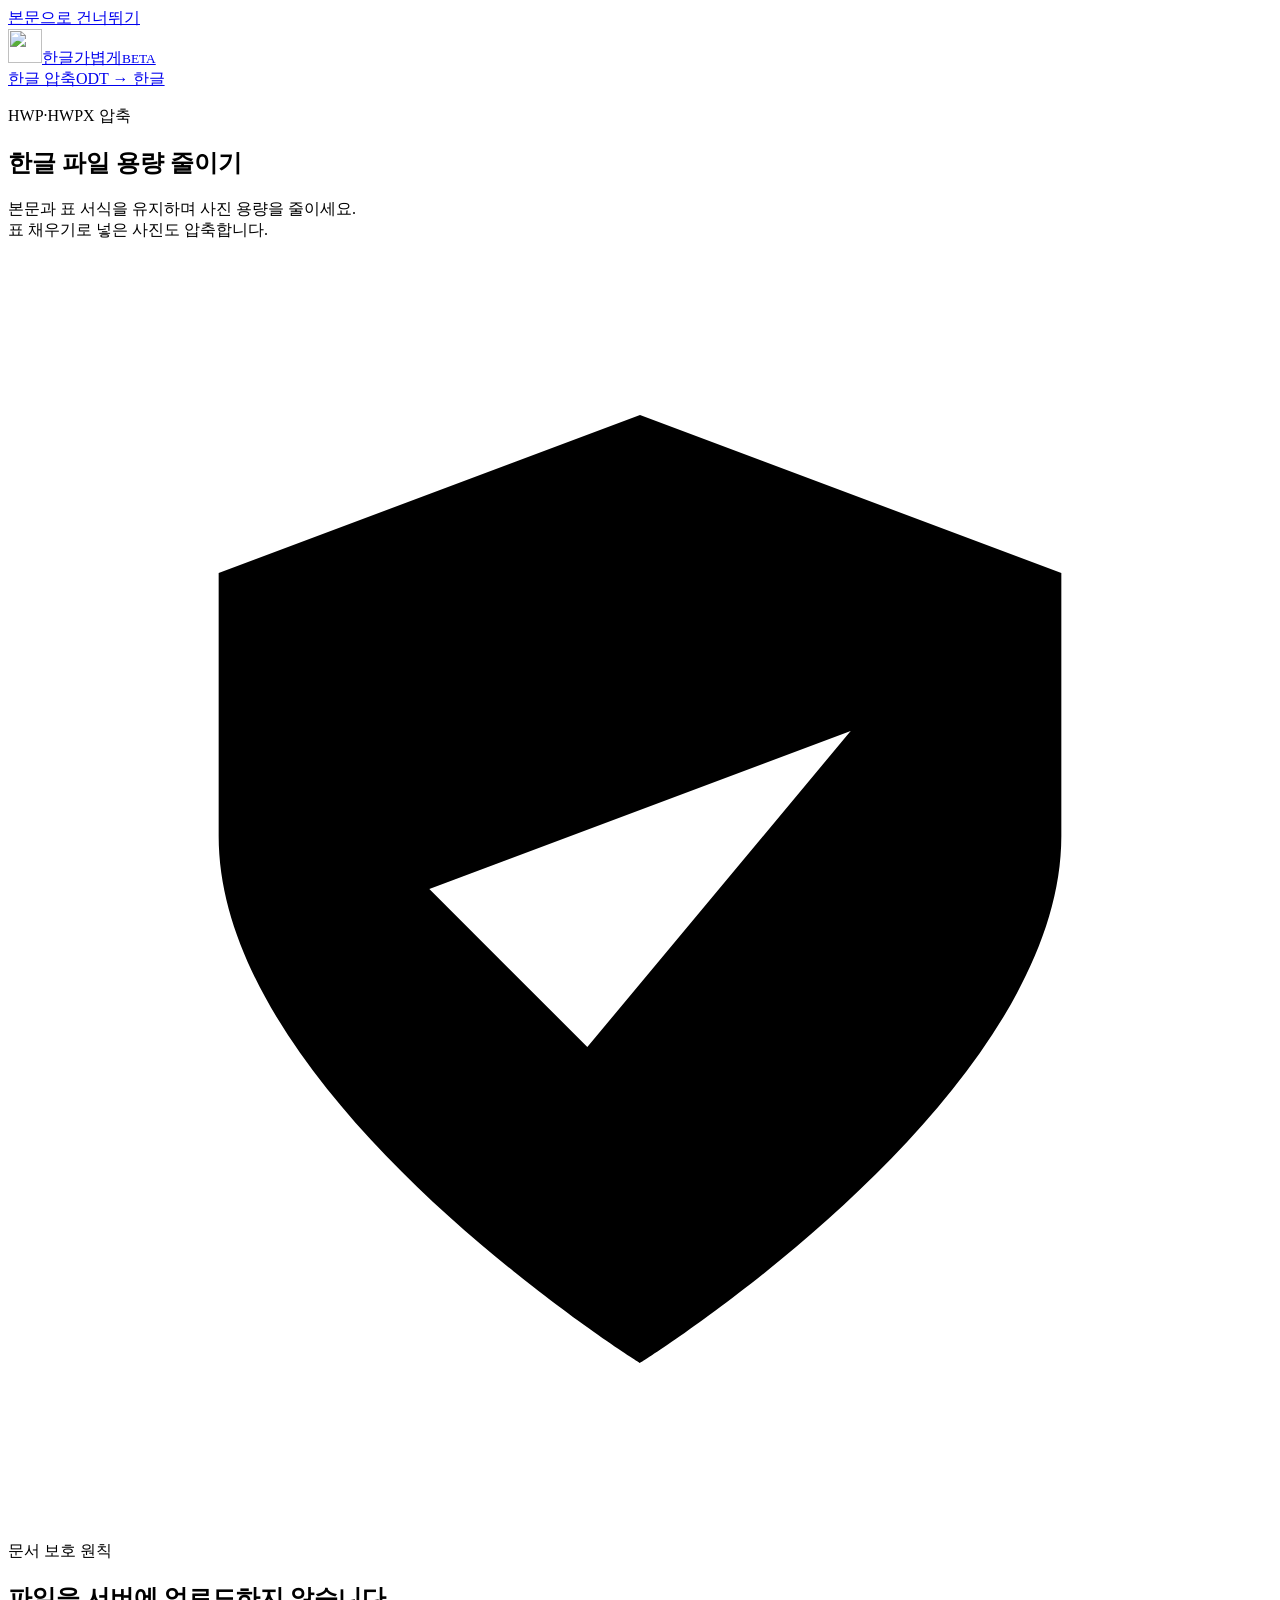
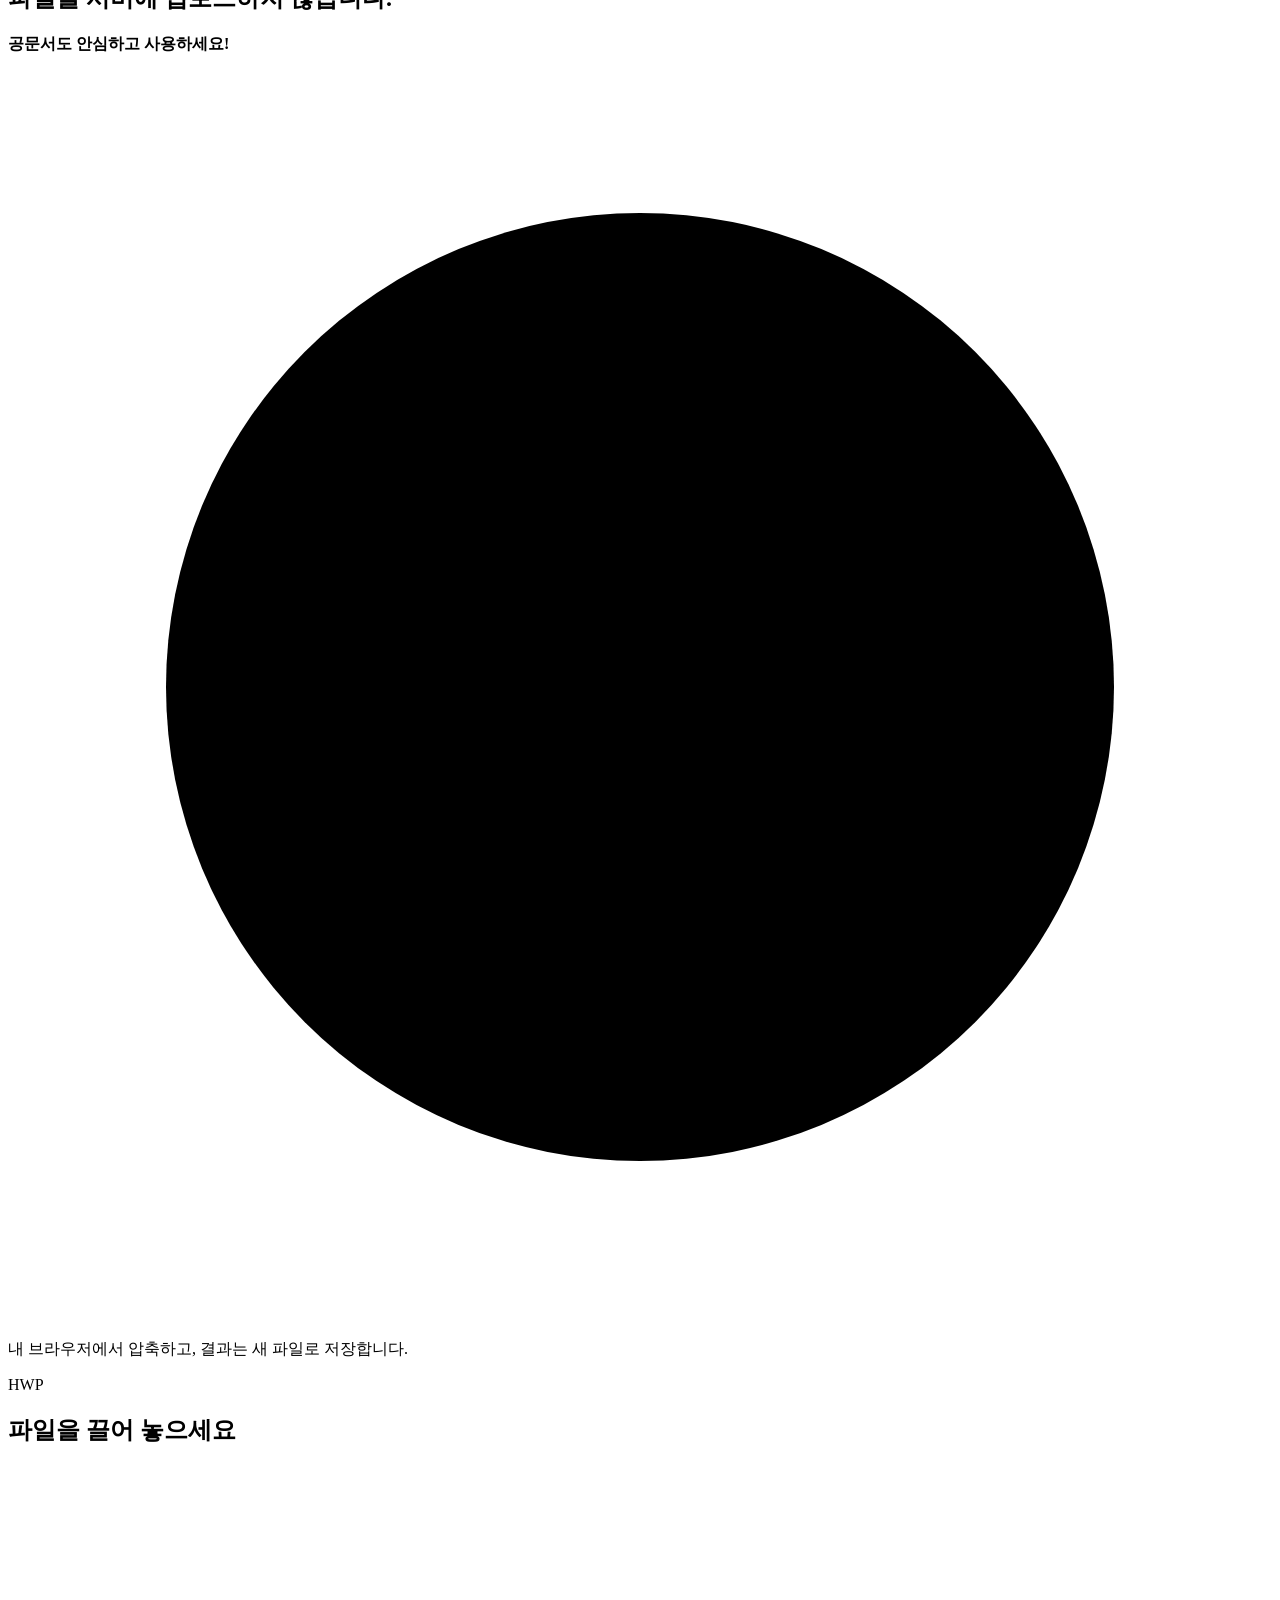
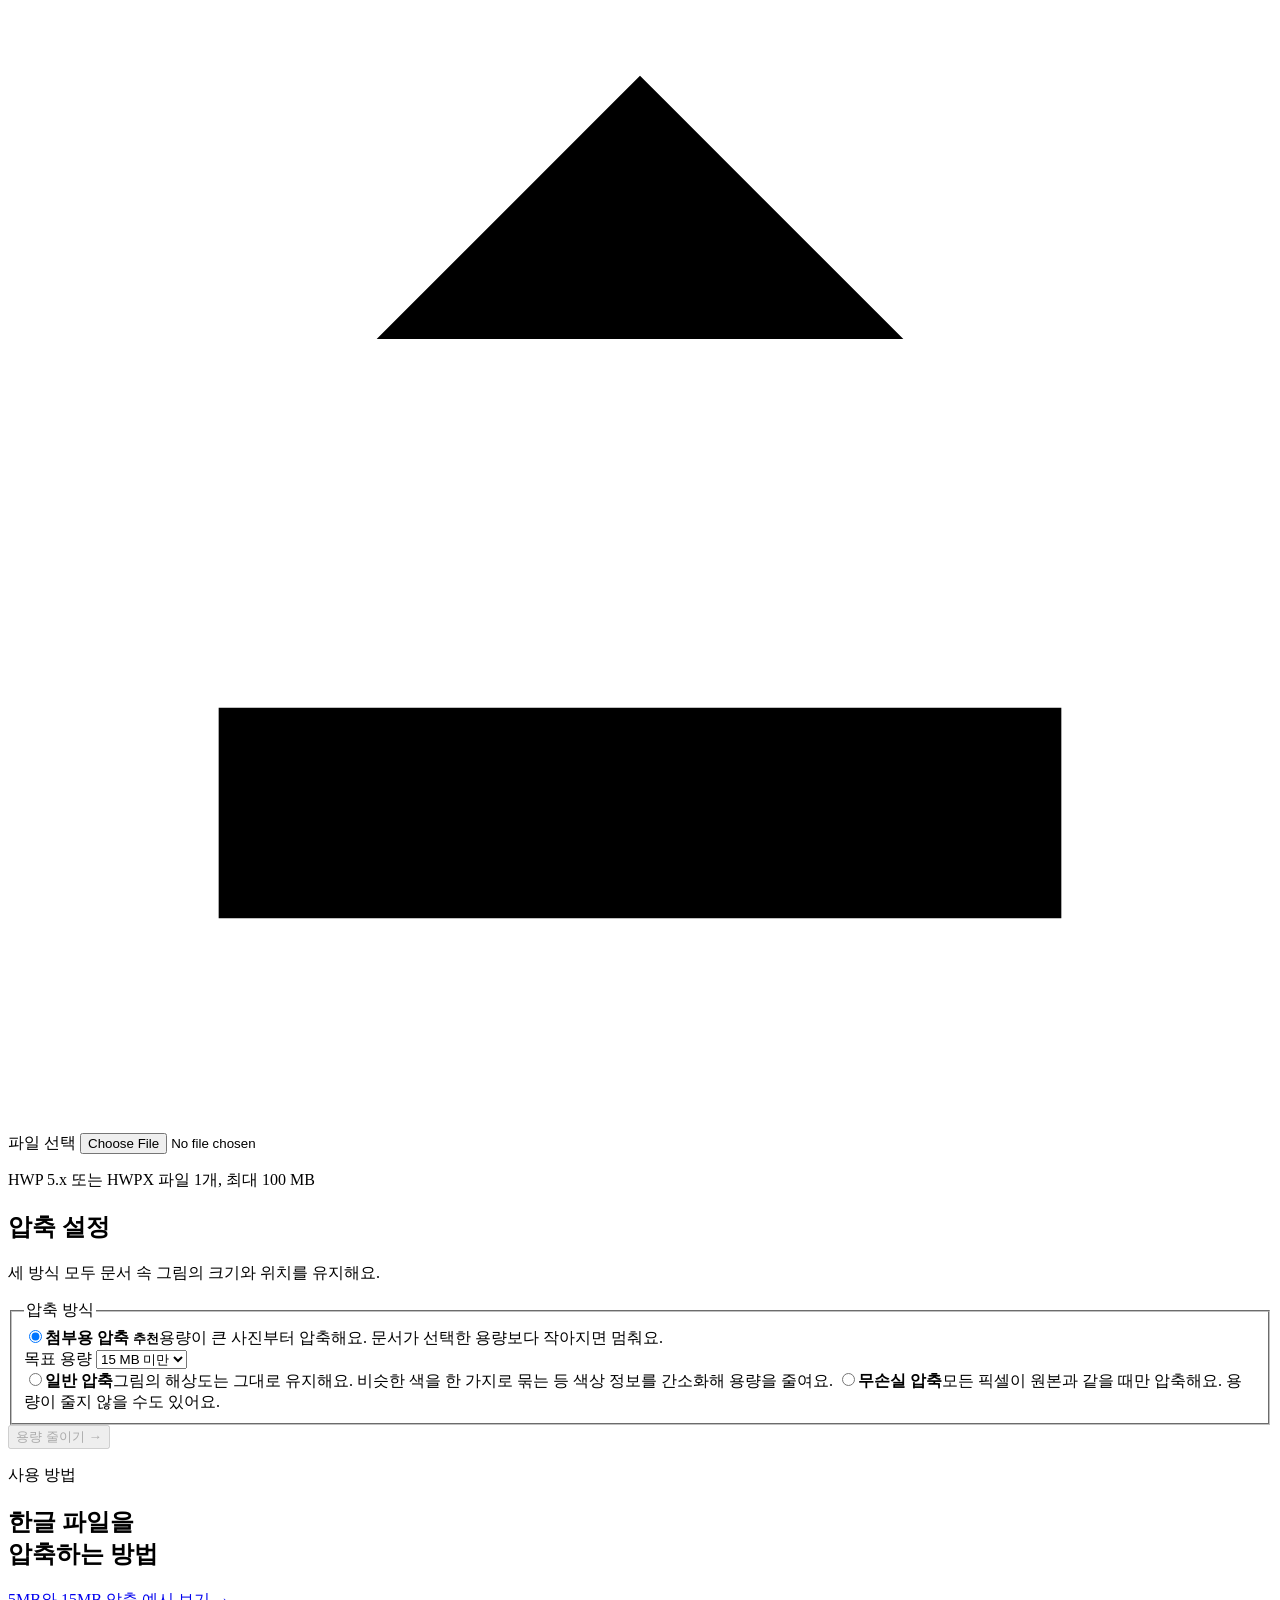
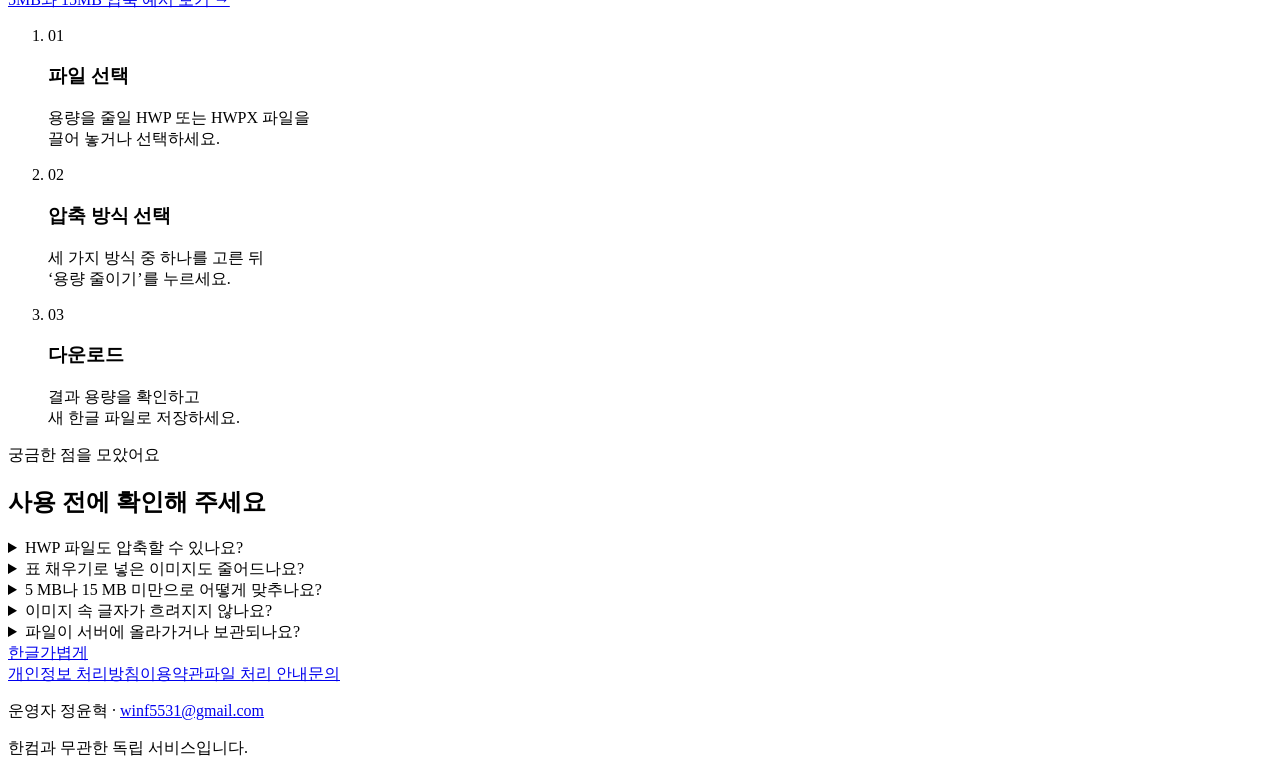
==== index.html @ dcb769be "Publish protected HWPZIP Pages trial" ====
<!doctype html>
<html lang="ko">
<head><meta name="referrer" content="no-referrer">
  <meta charset="utf-8"><meta name="viewport" content="width=device-width,initial-scale=1">
  <title>한글 파일 용량 줄이기 | HWP·HWPX 압축 – 한글가볍게</title>
  <meta name="description" content="한글 파일을 업로드 없이 내 브라우저에서 압축하세요. HWP·HWPX의 본문과 표 서식을 유지하고 표 채우기 사진까지 줄입니다. 첨부 제한에 맞춰 5MB 또는 15MB 미만을 목표로 선택할 수 있습니다.">
  <meta http-equiv="Content-Security-Policy" content="default-src 'self'; script-src 'self' 'wasm-unsafe-eval'; style-src 'self'; img-src 'self' data: blob:; worker-src 'self' blob:; connect-src 'none'; object-src 'none'; base-uri 'none'; form-action 'none'"><meta name="theme-color" content="#2454d6"><meta property="og:title" content="한글가볍게 — 한글 파일 용량 줄이기">
  <meta property="og:description" content="표 안의 이미지까지, 문서는 그대로 더 가볍게. HWP·HWPX 이미지 압축 도구.">
  <link rel="preload" href="/hwpzip-web/assets/fonts/PretendardVariable.woff2" as="font" type="font/woff2" crossorigin><link rel="icon" href="/hwpzip-web/favicon.svg" type="image/svg+xml"><link rel="stylesheet" href="/hwpzip-web/style.css">
  <script src="/hwpzip-web/app.js?v=7b04ca8e1ec2" defer></script>
<link rel="canonical" href="https://hwpzip.com/"><meta property="og:url" content="https://hwpzip.com/">
<script type="application/ld+json">{"@context": "https://schema.org", "@type": "WebSite", "name": "한글가볍게", "alternateName": "HWPZIP", "url": "https://hwpzip.com/"}</script>
<meta name="robots" content="noindex,nofollow"></head>
<body>
  <a class="skip" href="#compress">본문으로 건너뛰기</a>
  <header class="header shell"><a class="brand" href="/hwpzip-web/" aria-label="한글가볍게 홈"><img src="/hwpzip-web/favicon.svg" width="34" height="34" alt=""><span>한글<span class="brand-light">가볍게</span></span><small>BETA</small></a><nav aria-label="문서 도구"><a href="/hwpzip-web/" aria-current="page">한글 압축</a><a href="/hwpzip-web/odt-to-hangul/" >ODT → 한글</a></nav></header>
  <main>
    <section class="hero shell" id="compress" aria-labelledby="headline">
      <p class="eyebrow">HWP·HWPX 압축</p>
      <h1 id="headline">한글 파일 용량 줄이기</h1>
      <p class="intro">본문과 표 서식을 유지하며 사진 용량을 줄이세요.<br class="mobile"> 표 채우기로 넣은 사진도 압축합니다.</p>
      <div id="connection" class="notice" hidden role="status"></div>
      <section class="document-privacy" aria-labelledby="privacy-title">
        <div class="privacy-heading">
          <span class="privacy-shield" aria-hidden="true"><svg viewBox="0 0 24 24"><path d="m12 3 8 3v5c0 5-8 10-8 10S4 16 4 11V6l8-3Zm-4 9 3 3 5-6"/></svg></span>
          <div><p class="privacy-kicker">문서 보호 원칙</p><h2 id="privacy-title">파일을 서버에 업로드하지 않습니다.</h2></div>
          <div class="privacy-assurance"><strong>공문서도 안심하고 사용하세요!</strong><a class="privacy-details" href="/hwpzip-web/file-handling.html" title="파일 처리 방식 자세히" aria-label="파일 처리 방식 자세히"><svg viewBox="0 0 24 24" aria-hidden="true"><circle cx="12" cy="12" r="9"/><path d="M12 11v6"/><circle class="info-dot" cx="12" cy="7.5" r=".8"/></svg></a></div>
        </div>
        <p class="privacy-caption" id="upload-privacy">내 브라우저에서 압축하고, 결과는 새 파일로 저장합니다.</p>
      </section>
      <div class="workspace">
        <section class="upload-pane" aria-label="파일 압축">
          <div id="dropzone" class="dropzone">
            <div class="file-art" aria-hidden="true"><span class="document-mark"><span>HWP</span></span></div>
            <h2>파일을 끌어 놓으세요</h2>
            
            <label class="button choose" for="file-input"><svg viewBox="0 0 24 24" aria-hidden="true"><path d="M12 16V4m-5 5 5-5 5 5M4 16v4h16v-4"/></svg>파일 선택</label>
            <input id="file-input" class="visually-hidden" type="file" accept=".hwp,.hwpx" aria-describedby="format-note upload-privacy">
            <p id="format-note" class="format-note">HWP 5.x 또는 HWPX 파일 1개, 최대 100 MB</p>
          </div>
          <div id="selected" class="selected" hidden><span class="file-badge">한</span><div class="file-detail"><strong id="filename"></strong><span id="filesize"></span></div><button id="remove" class="icon-button" aria-label="선택한 파일 제거">×</button></div>
          <div id="progress" class="progress-area" hidden role="status" aria-live="polite"><div class="progress-heading"><span id="stage-title">내 기기에서 처리 중</span><span id="stage-value"></span></div><div id="progress-track" class="progress-track"><div id="progress-bar"></div></div><p id="stage-detail"></p><button id="cancel" class="text-button">작업 취소</button></div>
          <div id="result" class="result" hidden aria-live="polite"><div class="complete-check" aria-hidden="true">✓</div><h2 id="result-title">파일이 더 가벼워졌어요</h2><div class="size-comparison"><span id="before-size"></span><span class="arrow">→</span><strong id="after-size"></strong></div><p id="savings"></p><p id="target-result" class="target-result"></p>
            <div id="retry-offer" hidden><p>더 줄이면 이미지 속 작은 글씨가 흐려질 수 있어요.</p><button id="retry" class="button" type="button"></button></div>
            <p id="retry-status" hidden role="status"></p>
            <button id="download" class="button">압축 파일 다운로드 <span aria-hidden="true">↓</span></button><a id="first-download" class="text-button" hidden></a><p id="processing-time" class="result-note"></p><p id="result-note" class="result-note"></p><button id="another" class="text-button">다른 파일 압축하기</button></div>
          <p id="error" class="error" hidden role="alert"></p>
        </section>
        <aside class="options" aria-label="압축 설정">
          <div class="options-heading"><h2>압축 설정</h2></div>
          <p id="layout-note" class="layout-note">세 방식 모두 문서 속 그림의 크기와 위치를 유지해요.</p>
          <fieldset id="profile-options" aria-describedby="layout-note"><legend class="visually-hidden">압축 방식</legend>
            <label class="option"><input type="radio" name="mode" value="attachment" checked><span class="option-copy"><strong>첨부용 압축 <small>추천</small></strong><span>용량이 큰 사진부터 압축해요. 문서가 선택한 용량보다 작아지면 멈춰요.</span></span></label>
            <div id="target-control" class="target-control">
              <label for="target">목표 용량</label>
              <select id="target"><option value="5">5 MB 미만</option><option value="10">10 MB 미만</option><option value="15" selected>15 MB 미만</option><option value="20">20 MB 미만</option></select>
            </div>
            <label class="option"><input type="radio" name="mode" value="general"><span class="option-copy"><strong>일반 압축</strong><span>그림의 해상도는 그대로 유지해요. 비슷한 색을 한 가지로 묶는 등 색상 정보를 간소화해 용량을 줄여요.</span></span></label>
            <label class="option"><input type="radio" name="mode" value="lossless"><span class="option-copy"><strong>무손실 압축</strong><span>모든 픽셀이 원본과 같을 때만 압축해요. 용량이 줄지 않을 수도 있어요.</span></span></label>
          </fieldset>
          <button id="compress-button" class="button compress-button" disabled>용량 줄이기 <span aria-hidden="true">→</span></button>
        </aside>
      </div>
    </section>
    <section id="how" class="how shell" aria-labelledby="how-title"><div><p class="section-kicker">사용 방법</p><h2 id="how-title">한글 파일을<br>압축하는 방법</h2><p><a class="guide-link" href="/hwpzip-web/guides/hwp-file-size/">5MB와 15MB 압축 예시 보기 →</a></p></div><ol><li><span>01</span><h3>파일 선택</h3><p>용량을 줄일 HWP 또는 HWPX 파일을<br>끌어 놓거나 선택하세요.</p></li><li><span>02</span><h3>압축 방식 선택</h3><p>세 가지 방식 중 하나를 고른 뒤<br>‘용량 줄이기’를 누르세요.</p></li><li><span>03</span><h3>다운로드</h3><p>결과 용량을 확인하고<br>새 한글 파일로 저장하세요.</p></li></ol></section>
    <section id="faq" class="faq shell" aria-labelledby="faq-title"><div><p class="section-kicker">궁금한 점을 모았어요</p><h2 id="faq-title">사용 전에 확인해 주세요</h2></div><div class="questions"><details><summary>HWP 파일도 압축할 수 있나요?</summary><p>네. HWP 5.x 파일을 직접 압축하고 HWP로 저장합니다. HWPX로 변환하지 않으며 본문과 표, 글자 서식과 배치를 보존합니다. 내장 이미지의 저장 데이터와 필요한 이미지 형식 정보만 바꿉니다. HWP 97 문서, 암호 또는 DRM으로 보호한 문서, 배포용 문서와 전자서명 문서는 지원하지 않습니다. 중요한 문서는 저장 후 확인해 주세요.</p></details><details><summary>표 채우기로 넣은 이미지도 줄어드나요?</summary><p>네. 본문 그림뿐 아니라 표나 셀, 도형의 배경으로 넣은 이미지도 함께 검사하고 최적화합니다. 지원하지 않는 이미지 형식은 원래 상태로 보존합니다. 암호화되거나 전자서명된 문서는 처리하지 않습니다.</p></details><details><summary>5 MB나 15 MB 미만으로 어떻게 맞추나요?</summary><p>큰 사진부터 화질과 해상도를 단계별로 조정하고, 저장할 파일이 목표보다 작아지면 멈춥니다. 5 MB 미만은 5,000,000바이트보다 작은 파일을 뜻합니다. 줄일 수 있는 사진이 부족하면 결과 화면에 실제 용량과 목표 달성 여부를 표시해요. 결과 화면에서 부분 압축본을 받거나, 그림 화질을 더 낮춰 다시 시도할 수 있어요.</p></details><details><summary>이미지 속 글자가 흐려지지 않나요?</summary><p>문서의 본문 글자와 표 서식은 유지합니다. 큰 활동 사진은 해상도가 줄어들 수 있습니다. 흰 배경의 비율과 색상 변화로 사진을 구분합니다. 글자가 많은 스캔본이나 도표로 판단하면 해상도를 낮추지 않습니다. 사진으로 분류된 이미지 속 글자는 흐려질 수 있습니다. 중요한 문서는 다운로드 후 작은 글자를 확대해 확인해 주세요. 픽셀 변화가 없어야 한다면 ‘무손실 압축’를 선택하세요.</p></details><details><summary>파일이 서버에 올라가거나 보관되나요?</summary><p>아니요. 문서와 이미지는 이 브라우저 안에서 압축하며 서버로 전송하지 않습니다. 결과는 이 탭을 닫거나 새로고침하기 전에 저장해 주세요. 작업 중 탭을 닫으면 압축도 중단됩니다. 내 기기에 저장한 원본과 결과 파일은 그대로 남습니다.</p></details></div></section>
  </main>
  <footer class="footer shell">
    <div class="footer-top"><a class="footer-brand" href="/hwpzip-web/">한글가볍게</a><nav class="footer-links" aria-label="운영 안내"><a class="privacy-policy-link" href="/hwpzip-web/privacy.html">개인정보 처리방침</a><a href="/hwpzip-web/terms.html">이용약관</a><a href="/hwpzip-web/file-handling.html">파일 처리 안내</a><a href="/hwpzip-web/contact.html">문의</a></nav></div>
    <div class="footer-bottom"><p>운영자 정윤혁 <span aria-hidden="true">·</span> <a href="mailto:winf5531@gmail.com">winf5531@gmail.com</a></p><p>한컴과 무관한 독립 서비스입니다.</p></div>
  </footer>
</body>
</html>
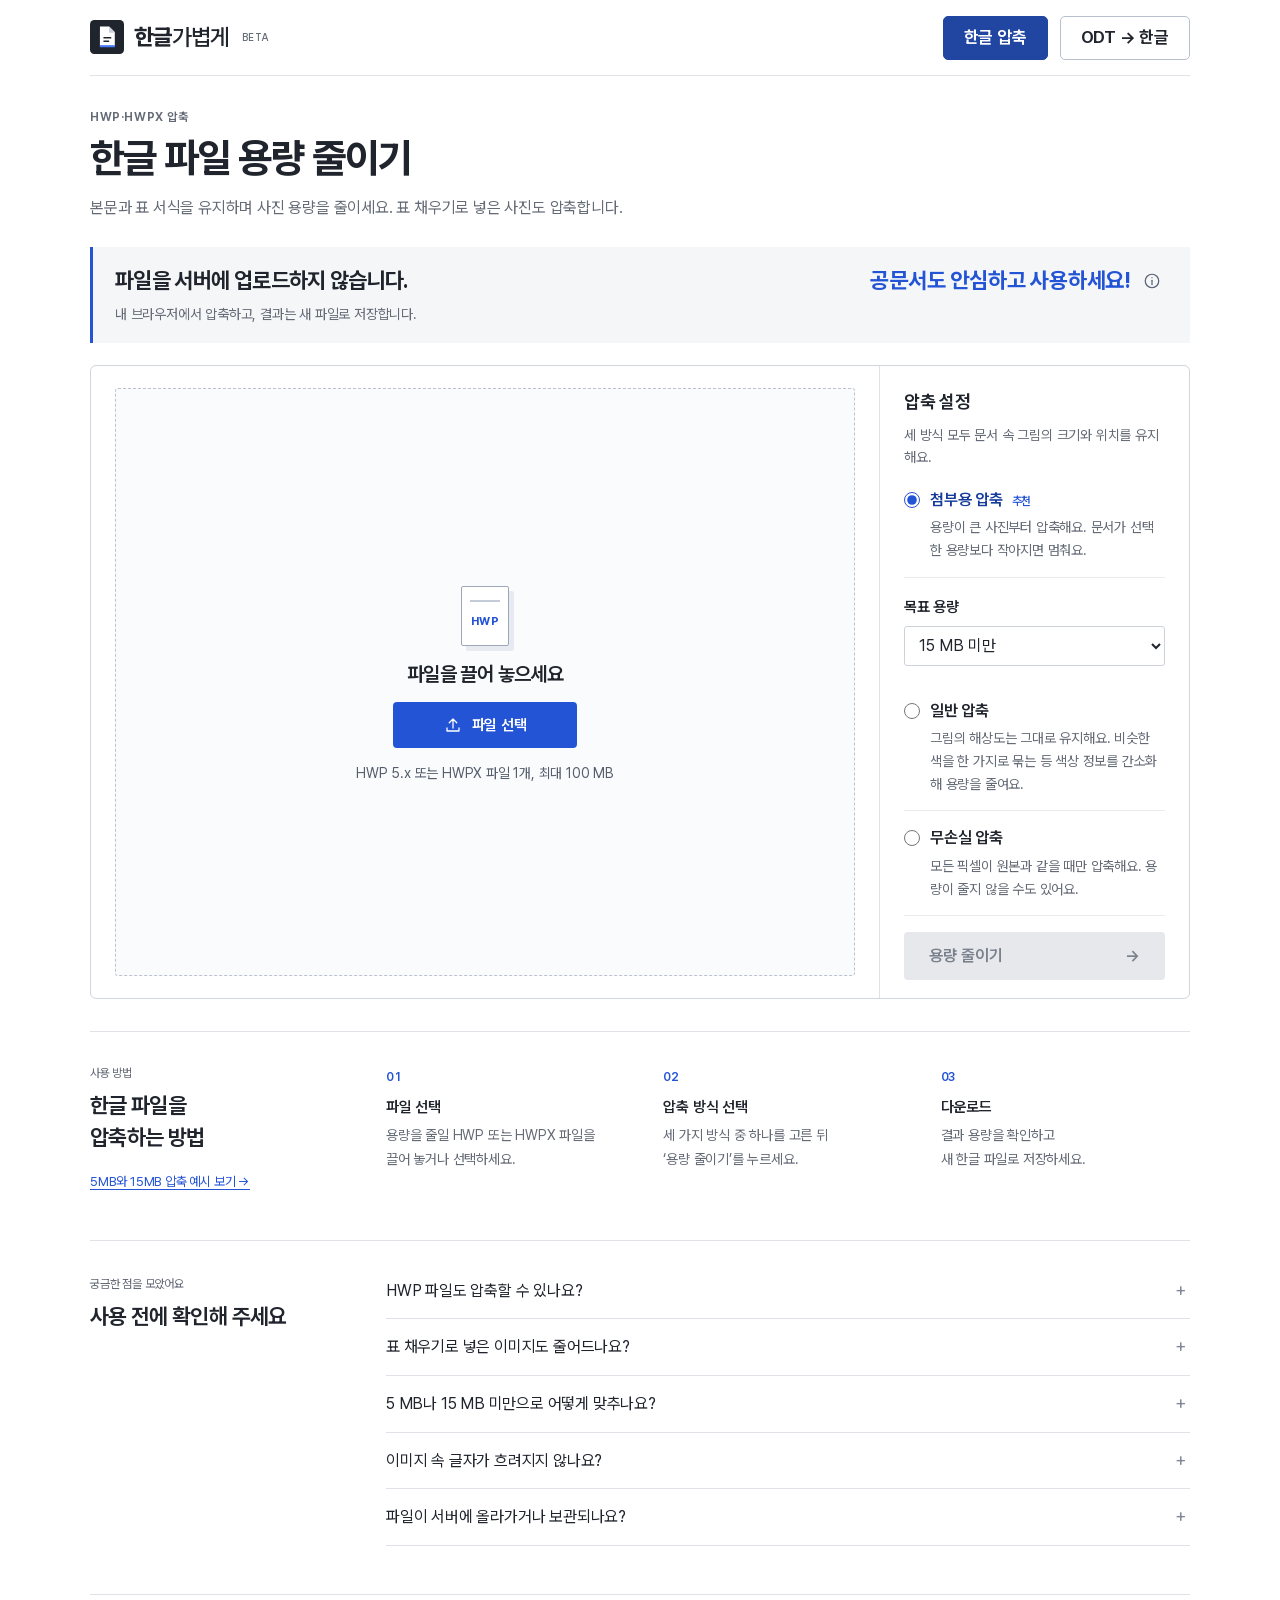
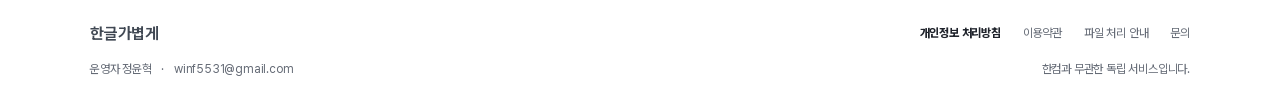
==== commit aa02b29e: "Serve verified HWPZIP r2 on hwpzip.com" ====
--- a/index.html
+++ b/index.html
@@ -6,14 +6,14 @@
   <meta name="description" content="한글 파일을 업로드 없이 내 브라우저에서 압축하세요. HWP·HWPX의 본문과 표 서식을 유지하고 표 채우기 사진까지 줄입니다. 첨부 제한에 맞춰 5MB 또는 15MB 미만을 목표로 선택할 수 있습니다.">
   <meta http-equiv="Content-Security-Policy" content="default-src 'self'; script-src 'self' 'wasm-unsafe-eval'; style-src 'self'; img-src 'self' data: blob:; worker-src 'self' blob:; connect-src 'none'; object-src 'none'; base-uri 'none'; form-action 'none'"><meta name="theme-color" content="#2454d6"><meta property="og:title" content="한글가볍게 — 한글 파일 용량 줄이기">
   <meta property="og:description" content="표 안의 이미지까지, 문서는 그대로 더 가볍게. HWP·HWPX 이미지 압축 도구.">
-  <link rel="preload" href="/hwpzip-web/assets/fonts/PretendardVariable.woff2" as="font" type="font/woff2" crossorigin><link rel="icon" href="/hwpzip-web/favicon.svg" type="image/svg+xml"><link rel="stylesheet" href="/hwpzip-web/style.css">
-  <script src="/hwpzip-web/app.js?v=7b04ca8e1ec2" defer></script>
+  <link rel="preload" href="/assets/fonts/PretendardVariable.woff2" as="font" type="font/woff2" crossorigin><link rel="icon" href="/favicon.svg" type="image/svg+xml"><link rel="stylesheet" href="/style.css">
+  <script src="/app.js?v=0cade4c38882" defer></script>
 <link rel="canonical" href="https://hwpzip.com/"><meta property="og:url" content="https://hwpzip.com/">
 <script type="application/ld+json">{"@context": "https://schema.org", "@type": "WebSite", "name": "한글가볍게", "alternateName": "HWPZIP", "url": "https://hwpzip.com/"}</script>
-<meta name="robots" content="noindex,nofollow"></head>
+</head>
 <body>
   <a class="skip" href="#compress">본문으로 건너뛰기</a>
-  <header class="header shell"><a class="brand" href="/hwpzip-web/" aria-label="한글가볍게 홈"><img src="/hwpzip-web/favicon.svg" width="34" height="34" alt=""><span>한글<span class="brand-light">가볍게</span></span><small>BETA</small></a><nav aria-label="문서 도구"><a href="/hwpzip-web/" aria-current="page">한글 압축</a><a href="/hwpzip-web/odt-to-hangul/" >ODT → 한글</a></nav></header>
+  <header class="header shell"><a class="brand" href="/" aria-label="한글가볍게 홈"><img src="/favicon.svg" width="34" height="34" alt=""><span>한글<span class="brand-light">가볍게</span></span><small>BETA</small></a><nav aria-label="문서 도구"><a href="/" aria-current="page">한글 압축</a><a href="/odt-to-hangul/" >ODT → 한글</a></nav></header>
   <main>
     <section class="hero shell" id="compress" aria-labelledby="headline">
       <p class="eyebrow">HWP·HWPX 압축</p>
@@ -24,7 +24,7 @@
         <div class="privacy-heading">
           <span class="privacy-shield" aria-hidden="true"><svg viewBox="0 0 24 24"><path d="m12 3 8 3v5c0 5-8 10-8 10S4 16 4 11V6l8-3Zm-4 9 3 3 5-6"/></svg></span>
           <div><p class="privacy-kicker">문서 보호 원칙</p><h2 id="privacy-title">파일을 서버에 업로드하지 않습니다.</h2></div>
-          <div class="privacy-assurance"><strong>공문서도 안심하고 사용하세요!</strong><a class="privacy-details" href="/hwpzip-web/file-handling.html" title="파일 처리 방식 자세히" aria-label="파일 처리 방식 자세히"><svg viewBox="0 0 24 24" aria-hidden="true"><circle cx="12" cy="12" r="9"/><path d="M12 11v6"/><circle class="info-dot" cx="12" cy="7.5" r=".8"/></svg></a></div>
+          <div class="privacy-assurance"><strong>공문서도 안심하고 사용하세요!</strong><a class="privacy-details" href="/file-handling.html" title="파일 처리 방식 자세히" aria-label="파일 처리 방식 자세히"><svg viewBox="0 0 24 24" aria-hidden="true"><circle cx="12" cy="12" r="9"/><path d="M12 11v6"/><circle class="info-dot" cx="12" cy="7.5" r=".8"/></svg></a></div>
         </div>
         <p class="privacy-caption" id="upload-privacy">내 브라우저에서 압축하고, 결과는 새 파일로 저장합니다.</p>
       </section>
@@ -62,11 +62,11 @@
         </aside>
       </div>
     </section>
-    <section id="how" class="how shell" aria-labelledby="how-title"><div><p class="section-kicker">사용 방법</p><h2 id="how-title">한글 파일을<br>압축하는 방법</h2><p><a class="guide-link" href="/hwpzip-web/guides/hwp-file-size/">5MB와 15MB 압축 예시 보기 →</a></p></div><ol><li><span>01</span><h3>파일 선택</h3><p>용량을 줄일 HWP 또는 HWPX 파일을<br>끌어 놓거나 선택하세요.</p></li><li><span>02</span><h3>압축 방식 선택</h3><p>세 가지 방식 중 하나를 고른 뒤<br>‘용량 줄이기’를 누르세요.</p></li><li><span>03</span><h3>다운로드</h3><p>결과 용량을 확인하고<br>새 한글 파일로 저장하세요.</p></li></ol></section>
+    <section id="how" class="how shell" aria-labelledby="how-title"><div><p class="section-kicker">사용 방법</p><h2 id="how-title">한글 파일을<br>압축하는 방법</h2><p><a class="guide-link" href="/guides/hwp-file-size/">5MB와 15MB 압축 예시 보기 →</a></p></div><ol><li><span>01</span><h3>파일 선택</h3><p>용량을 줄일 HWP 또는 HWPX 파일을<br>끌어 놓거나 선택하세요.</p></li><li><span>02</span><h3>압축 방식 선택</h3><p>세 가지 방식 중 하나를 고른 뒤<br>‘용량 줄이기’를 누르세요.</p></li><li><span>03</span><h3>다운로드</h3><p>결과 용량을 확인하고<br>새 한글 파일로 저장하세요.</p></li></ol></section>
     <section id="faq" class="faq shell" aria-labelledby="faq-title"><div><p class="section-kicker">궁금한 점을 모았어요</p><h2 id="faq-title">사용 전에 확인해 주세요</h2></div><div class="questions"><details><summary>HWP 파일도 압축할 수 있나요?</summary><p>네. HWP 5.x 파일을 직접 압축하고 HWP로 저장합니다. HWPX로 변환하지 않으며 본문과 표, 글자 서식과 배치를 보존합니다. 내장 이미지의 저장 데이터와 필요한 이미지 형식 정보만 바꿉니다. HWP 97 문서, 암호 또는 DRM으로 보호한 문서, 배포용 문서와 전자서명 문서는 지원하지 않습니다. 중요한 문서는 저장 후 확인해 주세요.</p></details><details><summary>표 채우기로 넣은 이미지도 줄어드나요?</summary><p>네. 본문 그림뿐 아니라 표나 셀, 도형의 배경으로 넣은 이미지도 함께 검사하고 최적화합니다. 지원하지 않는 이미지 형식은 원래 상태로 보존합니다. 암호화되거나 전자서명된 문서는 처리하지 않습니다.</p></details><details><summary>5 MB나 15 MB 미만으로 어떻게 맞추나요?</summary><p>큰 사진부터 화질과 해상도를 단계별로 조정하고, 저장할 파일이 목표보다 작아지면 멈춥니다. 5 MB 미만은 5,000,000바이트보다 작은 파일을 뜻합니다. 줄일 수 있는 사진이 부족하면 결과 화면에 실제 용량과 목표 달성 여부를 표시해요. 결과 화면에서 부분 압축본을 받거나, 그림 화질을 더 낮춰 다시 시도할 수 있어요.</p></details><details><summary>이미지 속 글자가 흐려지지 않나요?</summary><p>문서의 본문 글자와 표 서식은 유지합니다. 큰 활동 사진은 해상도가 줄어들 수 있습니다. 흰 배경의 비율과 색상 변화로 사진을 구분합니다. 글자가 많은 스캔본이나 도표로 판단하면 해상도를 낮추지 않습니다. 사진으로 분류된 이미지 속 글자는 흐려질 수 있습니다. 중요한 문서는 다운로드 후 작은 글자를 확대해 확인해 주세요. 픽셀 변화가 없어야 한다면 ‘무손실 압축’를 선택하세요.</p></details><details><summary>파일이 서버에 올라가거나 보관되나요?</summary><p>아니요. 문서와 이미지는 이 브라우저 안에서 압축하며 서버로 전송하지 않습니다. 결과는 이 탭을 닫거나 새로고침하기 전에 저장해 주세요. 작업 중 탭을 닫으면 압축도 중단됩니다. 내 기기에 저장한 원본과 결과 파일은 그대로 남습니다.</p></details></div></section>
   </main>
   <footer class="footer shell">
-    <div class="footer-top"><a class="footer-brand" href="/hwpzip-web/">한글가볍게</a><nav class="footer-links" aria-label="운영 안내"><a class="privacy-policy-link" href="/hwpzip-web/privacy.html">개인정보 처리방침</a><a href="/hwpzip-web/terms.html">이용약관</a><a href="/hwpzip-web/file-handling.html">파일 처리 안내</a><a href="/hwpzip-web/contact.html">문의</a></nav></div>
+    <div class="footer-top"><a class="footer-brand" href="/">한글가볍게</a><nav class="footer-links" aria-label="운영 안내"><a class="privacy-policy-link" href="/privacy.html">개인정보 처리방침</a><a href="/terms.html">이용약관</a><a href="/file-handling.html">파일 처리 안내</a><a href="/contact.html">문의</a></nav></div>
     <div class="footer-bottom"><p>운영자 정윤혁 <span aria-hidden="true">·</span> <a href="mailto:winf5531@gmail.com">winf5531@gmail.com</a></p><p>한컴과 무관한 독립 서비스입니다.</p></div>
   </footer>
 </body>
--- a/style.css
+++ b/style.css
@@ -0,0 +1 @@
+@font-face{font-family:Pretendard;src:url(/assets/fonts/PretendardVariable.woff2) format("woff2");font-weight:45 920;font-style:normal;font-display:swap}:root{--ink:#20242c;--muted:#656b76;--accent:#2454d6;--accent-hover:#173fae;--line:#dfe2e7;--paper:#fff;--wash:#f5f6f8}*{box-sizing:border-box}html{scroll-behavior:smooth;scroll-padding-top:28px}body{margin:0;background:var(--paper);color:var(--ink);font-family:Pretendard,-apple-system,BlinkMacSystemFont,Segoe UI,Malgun Gothic,sans-serif;font-size:15px;line-height:1.6;letter-spacing:-.2px;-webkit-font-smoothing:antialiased}button,input,select{font:inherit}button,a,label,select{-webkit-tap-highlight-color:transparent}button{cursor:pointer}button:disabled{cursor:not-allowed;background:#e6e8ec!important;color:#7b818c!important}a{color:inherit;text-decoration:none}button:focus-visible,a:focus-visible,select:focus-visible,input:focus-visible+span,.choose:has(+input:focus-visible){outline:3px solid #779cff;outline-offset:4px}.shell{width:min(1100px,calc(100% - 64px));margin-inline:auto}.header{height:76px;display:flex;align-items:center;justify-content:space-between;border-bottom:1px solid var(--line)}.brand{display:flex;align-items:center;gap:10px;font-size:23px;font-weight:760;letter-spacing:-1px}.brand-light{font-weight:520}.brand small{font-size:10px;font-weight:500;letter-spacing:.3px;color:var(--muted);margin-left:3px}.header nav{display:flex;align-items:center;gap:12px;font-size:17px;font-weight:650}.header nav a{display:inline-flex;align-items:center;justify-content:center;min-height:44px;padding:7px 20px;border:1px solid #b7c0ce;border-radius:5px;line-height:1.4;white-space:nowrap}.header nav a:hover{background:#f2f5fc;border-color:var(--accent)}.header nav a[aria-current=page]{background:#2146a2;border-color:#2146a2;color:#fff}.header nav a:focus-visible{outline-offset:2px}.header nav a:not([aria-current=page]):hover,.text-button:hover{color:var(--accent)}.hero{padding:32px 0}.eyebrow{font-size:12px;font-weight:650;letter-spacing:.6px;color:var(--muted);margin:0 0 6px}h1{font-size:40px;letter-spacing:-1.7px;font-weight:730;line-height:1.25;margin:0 0 12px;word-break:keep-all}.intro{color:var(--muted);font-size:16px;margin:0 0 26px}.mobile{display:none}.document-privacy{padding:18px 22px;margin-bottom:22px;border-left:3px solid var(--accent);background:var(--wash);text-align:left}.privacy-heading{display:flex;align-items:center;gap:12px}.privacy-shield,.privacy-kicker{display:none}.document-privacy h2{font-size:22px;line-height:1.4;letter-spacing:-.65px;font-weight:680;margin:0;word-break:keep-all}.privacy-assurance{display:flex;align-items:center;gap:5px;margin-left:auto}.privacy-assurance strong{font-size:clamp(20px,2vw,22px);font-weight:700;line-height:1.4;color:var(--accent);word-break:keep-all}.privacy-details{display:inline-flex;align-items:center;justify-content:center;width:32px;height:32px;flex-shrink:0;color:#555e70;border-radius:4px}.privacy-details svg{width:18px;height:18px;fill:none;stroke:currentColor;stroke-width:1.6;stroke-linecap:round}.privacy-details .info-dot{fill:currentColor;stroke:none}.privacy-details:hover{color:var(--accent);background:#e8edf7}.privacy-caption{margin:6px 0 0;color:var(--muted);font-size:14px;word-break:keep-all}.workspace{display:grid;grid-template-columns:minmax(0,1fr) 310px;border:1px solid #d1d5dd;border-radius:6px;overflow:hidden;text-align:left;background:var(--paper)}.upload-pane{padding:22px 24px;display:flex;flex-direction:column;min-width:0;min-height:404px}.dropzone{display:flex;align-items:center;justify-content:center;flex-direction:column;flex:1;padding:28px 18px 24px;text-align:center;background:#fafbfc;border:1px dashed #bbc3d0;border-radius:3px}.dropzone.drag{background:#edf2ff;border-color:var(--accent);outline:2px solid #2454d622}.file-art{display:flex;align-items:center;justify-content:center;position:relative;width:76px;height:64px;margin-bottom:12px}.document-mark{width:48px;height:60px;border:1.5px solid #9da7b7;border-radius:2px;position:relative;display:flex;align-items:center;justify-content:center;background:#fff;box-shadow:5px 5px #e7ebf1}.document-mark:before{content:"";position:absolute;left:8px;right:8px;top:13px;border-top:2px solid #c4cbd6}.document-mark span{font-size:11px;font-weight:750;letter-spacing:.4px;color:var(--accent);margin-top:12px}.dropzone h2{font-size:20px;font-weight:650;letter-spacing:-.6px;line-height:1.4;margin:0 0 14px}.dropzone p{font-size:13px;color:var(--muted);margin:0 0 18px}.button{border:1px solid transparent;border-radius:4px;display:inline-flex;align-items:center;justify-content:center;gap:10px;background:var(--accent);color:#fff;font-weight:620;min-height:46px;padding:10px 24px;transition:background .12s}.button:hover:enabled,.choose:hover{background:var(--accent-hover)}.choose{min-width:184px;cursor:pointer;font-size:15px}.button svg{width:18px;height:18px;fill:none;stroke:currentColor;stroke-width:1.7;stroke-linecap:round;stroke-linejoin:round}.dropzone .format-note{font-size:14px;margin:14px 0 0;color:#555e6c}.options{display:flex;flex-direction:column;padding:22px 24px 18px;border-left:1px solid var(--line)}.options-heading{display:flex;align-items:center;justify-content:space-between;margin-bottom:7px}.options .layout-note{font-size:14px;line-height:1.6;color:var(--muted);margin:0 0 4px}#profile-options{display:block;margin-bottom:16px}.options h2{font-size:18px;font-weight:650;margin:0}.options-heading>span{font-size:10px;color:#777f8b}fieldset{margin:0;padding:0;border:0}.option{display:flex;align-items:flex-start;gap:10px;padding:14px 0;border-bottom:1px solid #e9ebef;cursor:pointer}.option input{accent-color:var(--accent);margin:5px 0 0;width:16px;height:16px;flex-shrink:0}.option-copy strong{display:block;font-size:16px;font-weight:600}.option-copy strong small{display:inline-block;font-size:12px;font-weight:550;color:var(--accent);margin-left:5px;white-space:nowrap}.option-copy>span{display:block;color:var(--muted);font-size:14px;line-height:1.65;margin-top:4px}.option:has(input:checked) .option-copy strong{color:#163b9a}.target-control{margin:17px 0 18px}.target-control label{display:flex;gap:8px;align-items:center;font-size:15px;font-weight:600;margin-bottom:7px}.target-control label span{font-size:11px;font-weight:400;color:var(--muted)}.target-control select{width:100%;height:40px;padding:0 10px;border:1px solid #cdd2db;border-radius:3px;background:#fff;color:var(--ink);font-size:16px}.target-control p{font-size:14px;color:var(--muted);line-height:1.55;margin:7px 0 0}.compress-button{width:100%;justify-content:space-between;font-size:16px;margin-top:auto}.how{border-top:1px solid var(--line);padding:32px 0;display:grid;grid-template-columns:260px 1fr;gap:36px}.section-kicker{font-size:12px;color:var(--muted);margin:0 0 7px}.how h2,.faq h2{font-size:22px;font-weight:650;letter-spacing:-.65px;line-height:1.45;margin:0}.how ol{list-style:none;padding:0;margin:0;display:grid;grid-template-columns:repeat(3,1fr);gap:28px}.how li>span{font-size:12px;font-weight:600;color:var(--accent);font-variant-numeric:tabular-nums}.how h3{font-size:15px;font-weight:600;margin:7px 0 5px}.how li p{font-size:14px;color:var(--muted);margin:0;line-height:1.7}.faq{display:grid;grid-template-columns:260px 1fr;gap:36px;border-top:1px solid var(--line);padding-top:34px;padding-bottom:48px}.questions{margin-top:-12px}details{border-bottom:1px solid var(--line);padding:15px 0}summary{font-size:16px;cursor:pointer;list-style:none;position:relative;padding-right:28px}summary::-webkit-details-marker{display:none}summary:after{content:"+";position:absolute;right:4px;top:-2px;font-size:18px;color:#808896}details[open] summary:after{content:"\2212"}details p{font-size:14px;color:var(--muted);margin:12px 24px 0 0;line-height:1.8}.footer{padding:24px 0 28px;border-top:1px solid var(--line);font-size:12px;color:var(--muted)}.footer-brand{font-size:16px;font-weight:650;color:#404853}.footer-top,.footer-bottom{display:flex;align-items:center;justify-content:space-between;gap:12px 24px;flex-wrap:wrap}.footer-links{display:flex;gap:8px 22px;flex-wrap:wrap}.footer-links a{padding:5px 0}.footer .privacy-policy-link{font-weight:750;color:var(--ink)}.footer-bottom{margin-top:12px;font-size:12px}.footer p{margin:0}.footer-bottom span{margin:0 7px}.footer a:hover{text-decoration:underline;text-underline-offset:3px;color:var(--accent)}.visually-hidden{position:absolute;width:1px;height:1px;overflow:hidden;clip-path:inset(50%);white-space:nowrap}.skip{position:absolute;top:-100px;left:20px;background:#fff;padding:12px;z-index:50}.skip:focus{top:10px}[hidden]{display:none!important}.notice{border:1px solid #ead9b4;background:#fffaf0;color:#775819;padding:12px 16px;border-radius:4px;text-align:left;font-size:13px;margin-bottom:18px}.error{border:1px solid #ecd0d0;border-radius:4px;background:#fff5f5;color:#a12b2b;font-size:13px;padding:12px 16px}.selected{display:flex;align-items:center;gap:12px;padding:15px;background:var(--wash);border:1px solid var(--line);border-radius:4px;margin-bottom:18px}.file-badge{display:grid;place-items:center;width:34px;height:40px;flex-shrink:0;background:#fff;border:1px solid #c9d0dc;border-radius:2px;font-size:16px;color:var(--accent);font-weight:600}.file-detail{min-width:0;flex:1}.file-detail strong{display:block;font-size:13px;overflow-wrap:anywhere}.file-detail>span{font-size:12px;color:var(--muted)}.icon-button{border:0;background:none;font-size:24px;color:var(--muted);padding:0 4px}.progress-area{flex:1;display:flex;flex-direction:column;justify-content:center;padding:28px 18px}.progress-heading{display:flex;justify-content:space-between;gap:12px;font-size:14px;font-weight:600}.progress-track{height:5px;background:#e7eaf0;overflow:hidden;margin:16px 0 7px}.progress-track>div{height:100%;width:0;background:var(--accent);transition:width .2s}.progress-area p{font-size:12px;color:var(--muted)}.text-button{border:0;background:none;color:#4f596a;text-decoration:underline;text-underline-offset:3px;font-size:12px;padding:10px}.result{text-align:center;flex:1;padding:12px 10px 5px}.complete-check{font-size:25px;color:var(--accent);height:34px}.result h2{font-size:21px;font-weight:650;letter-spacing:-.6px;margin:10px 0}.size-comparison{display:flex;justify-content:center;align-items:center;gap:16px;font-variant-numeric:tabular-nums}.size-comparison>span:first-child{color:#737c8b;font-size:20px;text-decoration:line-through}.size-comparison .arrow{color:#98a1af}.size-comparison strong{font-size:32px;font-weight:680;color:var(--accent);letter-spacing:-.8px}.result>p{font-size:13px;color:#535e70;margin:5px 0 12px}.result .target-result{display:inline-block;padding:3px 8px;font-size:12px;color:#204aa7;background:#eef3ff}.result .target-result.missed{background:#fff4dc;color:#89601b}.result .button{display:flex;max-width:290px;width:100%;margin:2px auto 0}.result .result-note{font-size:13px;line-height:1.7;color:var(--muted);margin:10px 0 0}.result>.text-button{display:block;margin:0 auto}.choose:has(+input:disabled){opacity:.45;cursor:not-allowed}.privacy-page{max-width:760px;margin:48px auto;padding:0 24px}.privacy-page h1{font-size:32px}.privacy-page h2{font-size:19px;font-weight:650;margin-top:30px}.privacy-page p,.privacy-page li{font-size:15px;color:#545d6b;line-height:1.8}.privacy-page a{color:var(--accent);text-decoration:underline;text-underline-offset:3px}.privacy-page .back{display:block;margin-bottom:28px;font-size:13px}.guide-link{color:var(--accent);text-decoration:underline;text-underline-offset:3px}.how .guide-link{font-size:13px}.size-guide ol{padding-inline-start:1.5em}.size-guide li+li{margin-top:.6em}.size-guide table{width:100%;border-collapse:collapse;font-size:clamp(12px,3.2vw,15px);font-variant-numeric:tabular-nums}.size-guide th,.size-guide td{padding:.65em .35em;text-align:left;border-bottom:1px solid var(--line)}.size-guide th{background:var(--wash)}.size-guide caption{text-align:left;font-size:13px;color:var(--muted);margin-bottom:8px}.privacy-page .legal-meta{font-size:12px;color:var(--muted);margin:8px 0 24px}.legal-lead{padding:18px 20px;background:var(--wash);border-left:3px solid var(--accent);margin:24px 0}.legal-lead p{margin:0}.legal-lead strong{color:var(--ink)}.legal-toc{display:flex;flex-wrap:wrap;gap:8px 20px;border-bottom:1px solid var(--line);padding-bottom:20px;font-size:13px}.privacy-page section{scroll-margin-top:24px}.legal-list{margin:16px 0;padding:0}.legal-list>div{padding:14px 0;border-bottom:1px solid var(--line)}.legal-list dt{font-weight:650;margin-bottom:4px}.legal-list dd{margin:0;color:#545d6b;line-height:1.8}.privacy-page a{overflow-wrap:anywhere}.privacy-page ul{padding-left:22px}.contact-email{display:inline-block;font-size:20px;font-weight:650;margin:8px 0}@media(prefers-reduced-motion:reduce){*{animation:none!important;scroll-behavior:auto!important;transition:none!important}}@media(max-width:850px){.shell{width:calc(100% - 40px)}.workspace{grid-template-columns:minmax(0,1fr) 280px}.upload-pane,.options{padding:20px}.privacy-heading{align-items:flex-start;flex-direction:column;gap:7px}.privacy-assurance{margin-left:0}.how,.faq{grid-template-columns:220px 1fr;gap:24px}.how ol{gap:15px}.footer{padding:20px 0}}@media(max-width:640px){.shell{width:calc(100% - 32px)}.header{height:auto;flex-direction:column;align-items:flex-start;gap:12px;padding:14px 0}.brand{font-size:21px;gap:8px}.brand img{width:30px;height:30px}.header nav{width:100%;gap:10px;font-size:16px}.header nav a{flex:1;padding:8px 10px}.hero{padding-top:25px}.eyebrow{font-size:11px;margin-bottom:7px}h1{font-size:30px;letter-spacing:-1.15px}.intro{font-size:14px;margin-bottom:22px}.mobile{display:block}.document-privacy{padding:16px 17px;margin-bottom:18px}.document-privacy h2{font-size:21px;letter-spacing:-.65px;line-height:1.45}.privacy-caption{margin-top:7px;font-size:14px}.workspace{grid-template-columns:1fr}.upload-pane{min-height:275px;padding:18px}.dropzone{padding:24px 12px}.file-art{transform:scale(.85);margin-bottom:6px}.dropzone h2{font-size:18px}.dropzone p{font-size:12px}.options{border-left:0;border-top:1px solid var(--line);padding:18px}fieldset{display:grid;grid-template-columns:1fr 1fr;gap:14px}.option{gap:8px;padding:12px 0}.option-copy strong{font-size:16px}.option-copy>span{font-size:14px;line-height:1.65}.option input{width:14px;height:14px;margin-top:4px}.target-control{margin:16px 0}.target-control p br{display:none}.compress-button{min-height:46px}.how,.faq{grid-template-columns:1fr;gap:24px;padding-top:26px}.how{padding-bottom:26px}.how h2,.faq h2{font-size:21px}.how h2 br{display:none}.how ol{grid-template-columns:1fr;gap:14px}.how li{display:grid;grid-template-columns:26px 1fr;column-gap:6px;align-items:baseline}.how li h3{margin:0}.how li p{grid-column:2}.how li p br{display:none}.how h3{font-size:15px}.how li p{font-size:14px}.faq{padding-bottom:32px}.questions{margin-top:-9px}summary{font-size:16px}details p{font-size:14px}.footer-top,.footer-bottom{align-items:flex-start;flex-direction:column;gap:10px}.footer-links{gap:6px 16px}.footer-bottom{gap:5px}.size-comparison{gap:10px}.size-comparison strong{font-size:29px}.result{padding:8px 0 15px}.progress-area{padding:20px 8px 30px}.privacy-page{margin:28px auto;padding:0 20px}.privacy-page h1{font-size:28px}}.conversion-note{font-size:14px;color:var(--muted);line-height:1.8;margin:18px 0 4px}.support-link{font-size:14px;color:var(--accent);text-decoration:underline;text-underline-offset:3px;margin-bottom:22px}.converted-size{font-size:28px;font-weight:650}.conversion-warnings{text-align:left;background:#fffaf0;border:1px solid #ead9b4;padding:12px 16px;margin:15px 0;font-size:12px;color:#72551d}.conversion-warnings ul{padding-left:18px;margin:6px 0}.conversion-warnings li+li{margin-top:5px}.questions a{text-decoration:underline;text-underline-offset:3px;color:var(--accent)}@media(max-width:400px){.options fieldset{grid-template-columns:1fr;gap:0}.option{padding:10px 0}}#retry-offer{margin:12px 0}#retry-offer p{margin:0 0 8px}#compress .result .button{max-width:22rem;text-wrap:balance;word-break:keep-all}#retry{height:auto;white-space:normal;padding:10px 16px;line-height:1.5}#first-download{display:block;margin:8px auto}#retry-status{font-size:15px}
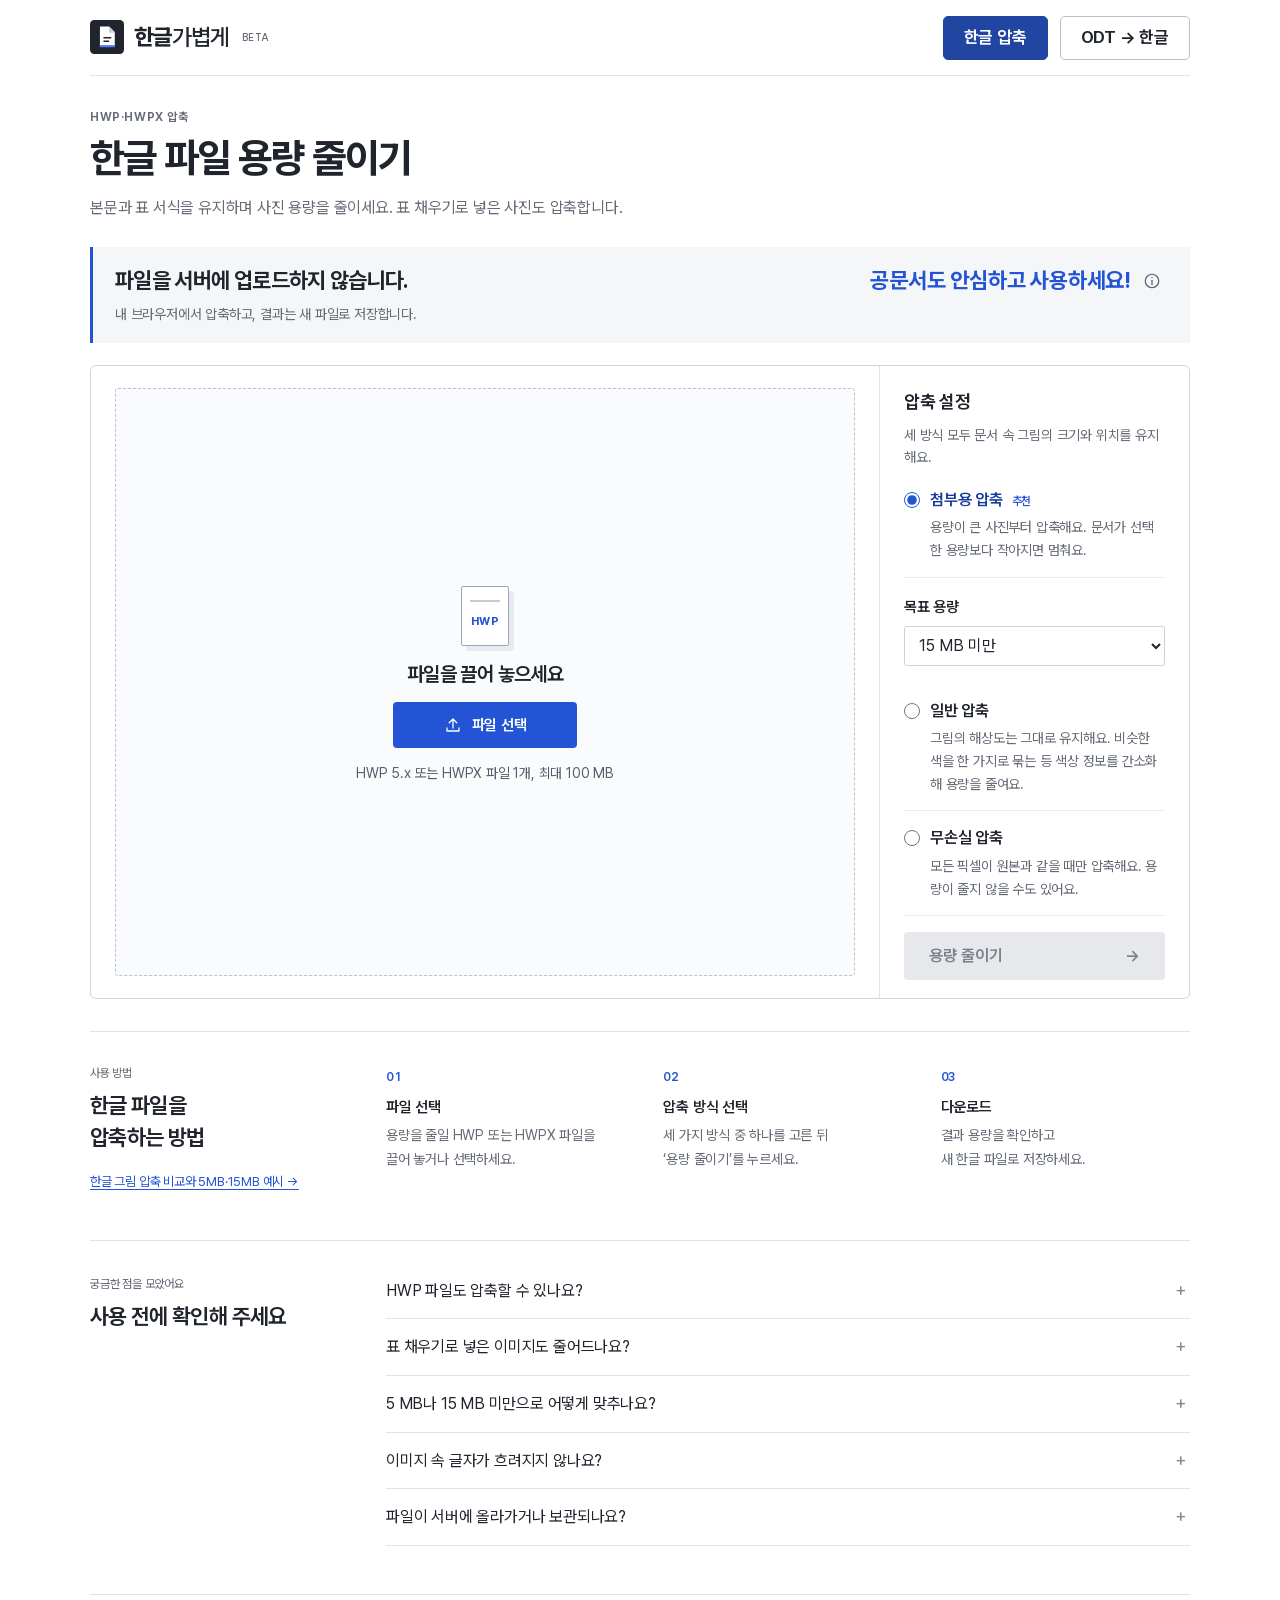
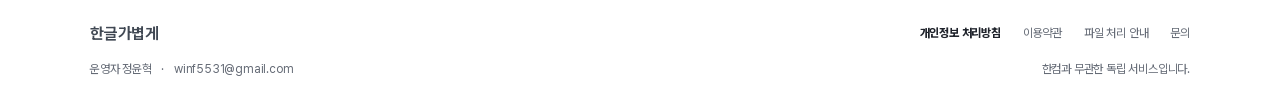
==== commit 2b7ec25c: "Add measured Hancom image compression comparison" ====
--- a/index.html
+++ b/index.html
@@ -1,6 +1,6 @@
 <!doctype html>
 <html lang="ko">
-<head><meta name="referrer" content="no-referrer">
+<head><meta name="naver-site-verification" content="48976f34b77e618aafb838b8d7b8eea14af48118" /><meta name="referrer" content="no-referrer">
   <meta charset="utf-8"><meta name="viewport" content="width=device-width,initial-scale=1">
   <title>한글 파일 용량 줄이기 | HWP·HWPX 압축 – 한글가볍게</title>
   <meta name="description" content="한글 파일을 업로드 없이 내 브라우저에서 압축하세요. HWP·HWPX의 본문과 표 서식을 유지하고 표 채우기 사진까지 줄입니다. 첨부 제한에 맞춰 5MB 또는 15MB 미만을 목표로 선택할 수 있습니다.">
@@ -62,7 +62,7 @@
         </aside>
       </div>
     </section>
-    <section id="how" class="how shell" aria-labelledby="how-title"><div><p class="section-kicker">사용 방법</p><h2 id="how-title">한글 파일을<br>압축하는 방법</h2><p><a class="guide-link" href="/guides/hwp-file-size/">5MB와 15MB 압축 예시 보기 →</a></p></div><ol><li><span>01</span><h3>파일 선택</h3><p>용량을 줄일 HWP 또는 HWPX 파일을<br>끌어 놓거나 선택하세요.</p></li><li><span>02</span><h3>압축 방식 선택</h3><p>세 가지 방식 중 하나를 고른 뒤<br>‘용량 줄이기’를 누르세요.</p></li><li><span>03</span><h3>다운로드</h3><p>결과 용량을 확인하고<br>새 한글 파일로 저장하세요.</p></li></ol></section>
+    <section id="how" class="how shell" aria-labelledby="how-title"><div><p class="section-kicker">사용 방법</p><h2 id="how-title">한글 파일을<br>압축하는 방법</h2><p><a class="guide-link" href="/guides/hwp-file-size/">한글 그림 압축 비교와 5MB·15MB 예시 →</a></p></div><ol><li><span>01</span><h3>파일 선택</h3><p>용량을 줄일 HWP 또는 HWPX 파일을<br>끌어 놓거나 선택하세요.</p></li><li><span>02</span><h3>압축 방식 선택</h3><p>세 가지 방식 중 하나를 고른 뒤<br>‘용량 줄이기’를 누르세요.</p></li><li><span>03</span><h3>다운로드</h3><p>결과 용량을 확인하고<br>새 한글 파일로 저장하세요.</p></li></ol></section>
     <section id="faq" class="faq shell" aria-labelledby="faq-title"><div><p class="section-kicker">궁금한 점을 모았어요</p><h2 id="faq-title">사용 전에 확인해 주세요</h2></div><div class="questions"><details><summary>HWP 파일도 압축할 수 있나요?</summary><p>네. HWP 5.x 파일을 직접 압축하고 HWP로 저장합니다. HWPX로 변환하지 않으며 본문과 표, 글자 서식과 배치를 보존합니다. 내장 이미지의 저장 데이터와 필요한 이미지 형식 정보만 바꿉니다. HWP 97 문서, 암호 또는 DRM으로 보호한 문서, 배포용 문서와 전자서명 문서는 지원하지 않습니다. 중요한 문서는 저장 후 확인해 주세요.</p></details><details><summary>표 채우기로 넣은 이미지도 줄어드나요?</summary><p>네. 본문 그림뿐 아니라 표나 셀, 도형의 배경으로 넣은 이미지도 함께 검사하고 최적화합니다. 지원하지 않는 이미지 형식은 원래 상태로 보존합니다. 암호화되거나 전자서명된 문서는 처리하지 않습니다.</p></details><details><summary>5 MB나 15 MB 미만으로 어떻게 맞추나요?</summary><p>큰 사진부터 화질과 해상도를 단계별로 조정하고, 저장할 파일이 목표보다 작아지면 멈춥니다. 5 MB 미만은 5,000,000바이트보다 작은 파일을 뜻합니다. 줄일 수 있는 사진이 부족하면 결과 화면에 실제 용량과 목표 달성 여부를 표시해요. 결과 화면에서 부분 압축본을 받거나, 그림 화질을 더 낮춰 다시 시도할 수 있어요.</p></details><details><summary>이미지 속 글자가 흐려지지 않나요?</summary><p>문서의 본문 글자와 표 서식은 유지합니다. 큰 활동 사진은 해상도가 줄어들 수 있습니다. 흰 배경의 비율과 색상 변화로 사진을 구분합니다. 글자가 많은 스캔본이나 도표로 판단하면 해상도를 낮추지 않습니다. 사진으로 분류된 이미지 속 글자는 흐려질 수 있습니다. 중요한 문서는 다운로드 후 작은 글자를 확대해 확인해 주세요. 픽셀 변화가 없어야 한다면 ‘무손실 압축’를 선택하세요.</p></details><details><summary>파일이 서버에 올라가거나 보관되나요?</summary><p>아니요. 문서와 이미지는 이 브라우저 안에서 압축하며 서버로 전송하지 않습니다. 결과는 이 탭을 닫거나 새로고침하기 전에 저장해 주세요. 작업 중 탭을 닫으면 압축도 중단됩니다. 내 기기에 저장한 원본과 결과 파일은 그대로 남습니다.</p></details></div></section>
   </main>
   <footer class="footer shell">
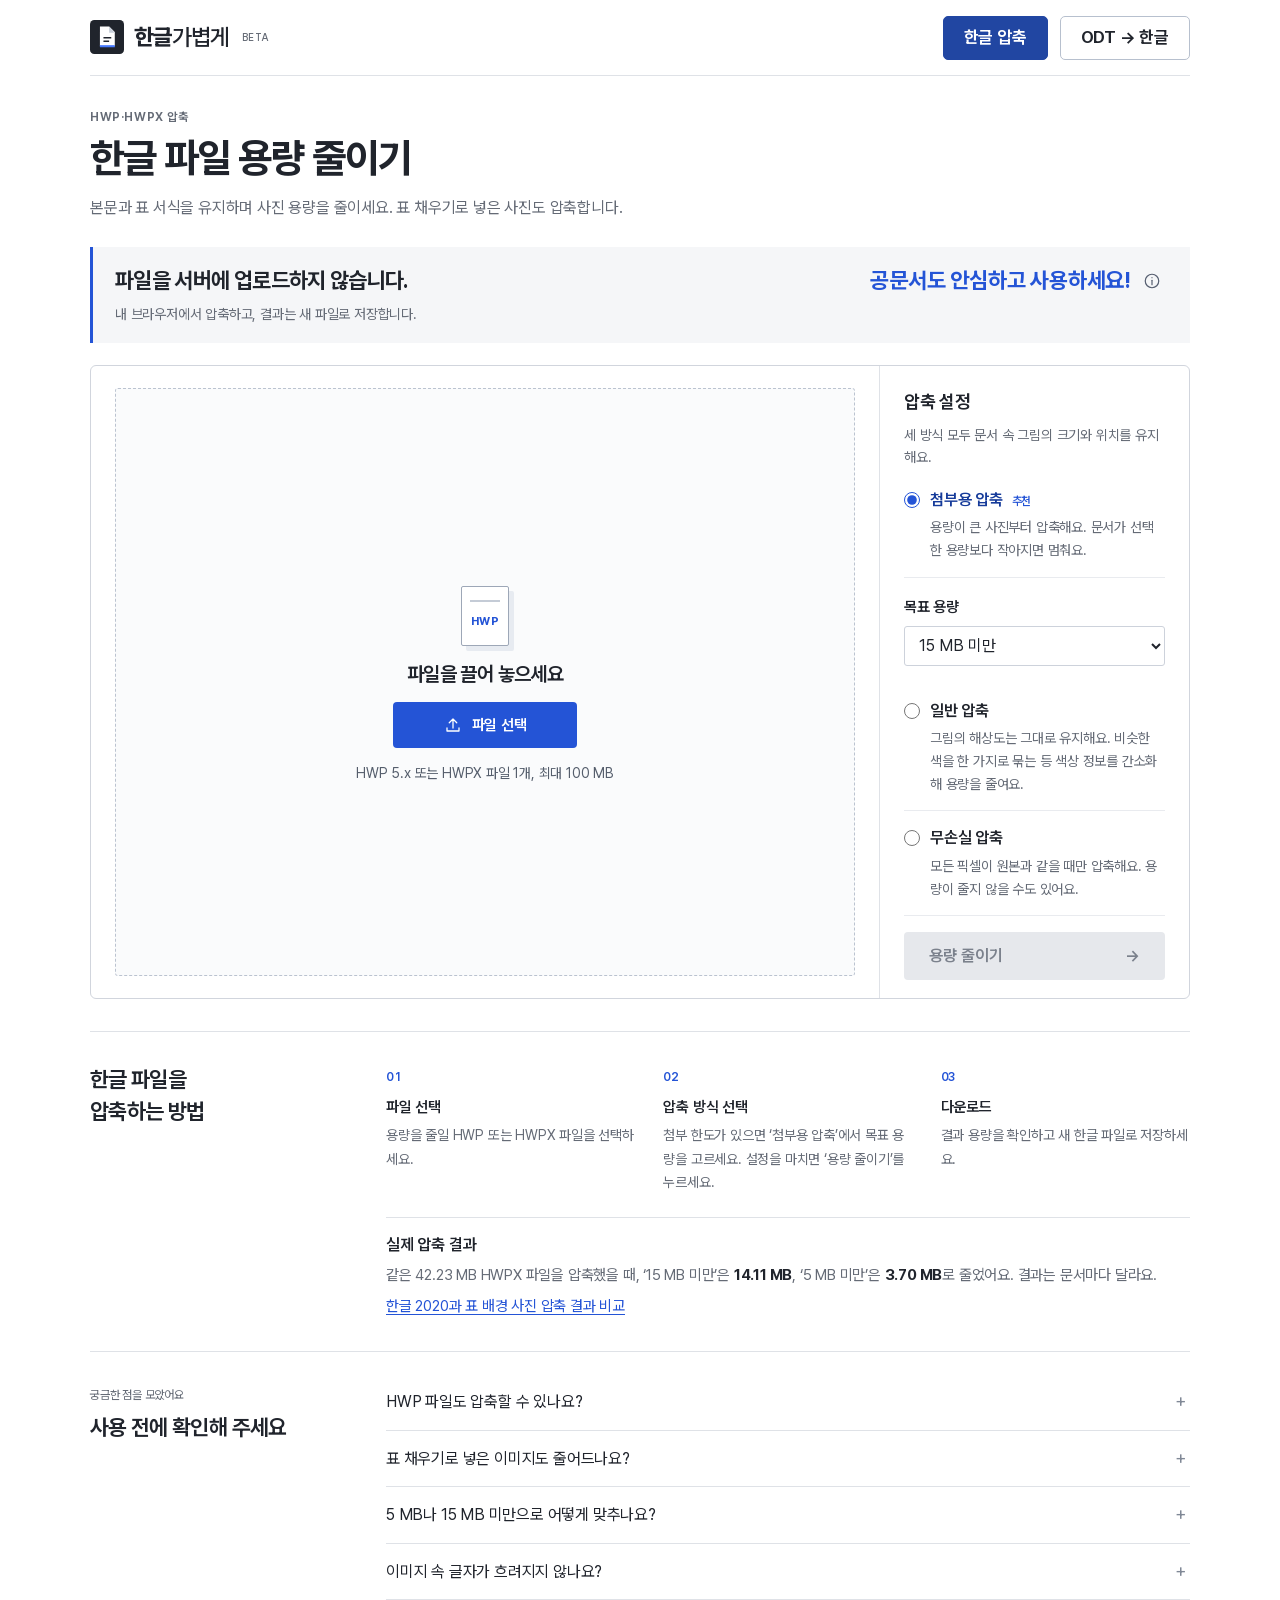
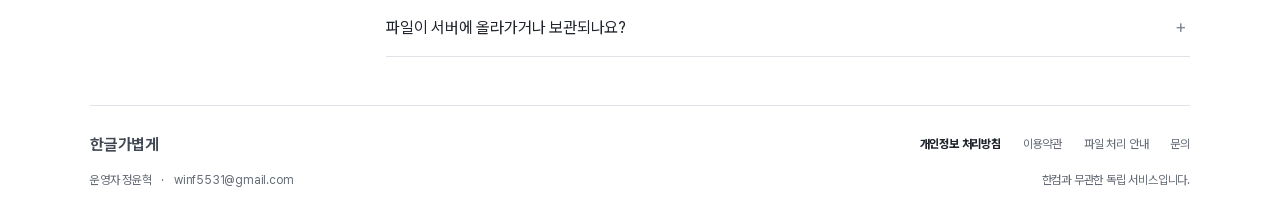
==== commit a06f0f52: "Show measured compression results on the homepage" ====
--- a/index.html
+++ b/index.html
@@ -62,7 +62,21 @@
         </aside>
       </div>
     </section>
-    <section id="how" class="how shell" aria-labelledby="how-title"><div><p class="section-kicker">사용 방법</p><h2 id="how-title">한글 파일을<br>압축하는 방법</h2><p><a class="guide-link" href="/guides/hwp-file-size/">한글 그림 압축 비교와 5MB·15MB 예시 →</a></p></div><ol><li><span>01</span><h3>파일 선택</h3><p>용량을 줄일 HWP 또는 HWPX 파일을<br>끌어 놓거나 선택하세요.</p></li><li><span>02</span><h3>압축 방식 선택</h3><p>세 가지 방식 중 하나를 고른 뒤<br>‘용량 줄이기’를 누르세요.</p></li><li><span>03</span><h3>다운로드</h3><p>결과 용량을 확인하고<br>새 한글 파일로 저장하세요.</p></li></ol></section>
+    <section id="how" class="how shell" aria-labelledby="how-title">
+      <h2 id="how-title">한글 파일을<br> 압축하는 방법</h2>
+      <div class="how-content">
+        <ol>
+          <li><span>01</span><h3>파일 선택</h3><p>용량을 줄일 HWP 또는 HWPX 파일을 선택하세요.</p></li>
+          <li><span>02</span><h3>압축 방식 선택</h3><p>첨부 한도가 있으면 ‘첨부용 압축’에서 목표 용량을 고르세요. 설정을 마치면 ‘용량 줄이기’를 누르세요.</p></li>
+          <li><span>03</span><h3>다운로드</h3><p>결과 용량을 확인하고 새 한글 파일로 저장하세요.</p></li>
+        </ol>
+        <div class="how-example">
+          <h3>실제 압축 결과</h3>
+          <p>같은 42.23 MB HWPX 파일을 압축했을 때, ‘15 MB 미만’은 <strong>14.11 MB</strong>, ‘5 MB 미만’은 <strong>3.70 MB</strong>로 줄었어요. 결과는 문서마다 달라요.</p>
+          <a class="guide-link" href="/guides/hwp-file-size/">한글 2020과 표 배경 사진 압축 결과 비교</a>
+        </div>
+      </div>
+    </section>
     <section id="faq" class="faq shell" aria-labelledby="faq-title"><div><p class="section-kicker">궁금한 점을 모았어요</p><h2 id="faq-title">사용 전에 확인해 주세요</h2></div><div class="questions"><details><summary>HWP 파일도 압축할 수 있나요?</summary><p>네. HWP 5.x 파일을 직접 압축하고 HWP로 저장합니다. HWPX로 변환하지 않으며 본문과 표, 글자 서식과 배치를 보존합니다. 내장 이미지의 저장 데이터와 필요한 이미지 형식 정보만 바꿉니다. HWP 97 문서, 암호 또는 DRM으로 보호한 문서, 배포용 문서와 전자서명 문서는 지원하지 않습니다. 중요한 문서는 저장 후 확인해 주세요.</p></details><details><summary>표 채우기로 넣은 이미지도 줄어드나요?</summary><p>네. 본문 그림뿐 아니라 표나 셀, 도형의 배경으로 넣은 이미지도 함께 검사하고 최적화합니다. 지원하지 않는 이미지 형식은 원래 상태로 보존합니다. 암호화되거나 전자서명된 문서는 처리하지 않습니다.</p></details><details><summary>5 MB나 15 MB 미만으로 어떻게 맞추나요?</summary><p>큰 사진부터 화질과 해상도를 단계별로 조정하고, 저장할 파일이 목표보다 작아지면 멈춥니다. 5 MB 미만은 5,000,000바이트보다 작은 파일을 뜻합니다. 줄일 수 있는 사진이 부족하면 결과 화면에 실제 용량과 목표 달성 여부를 표시해요. 결과 화면에서 부분 압축본을 받거나, 그림 화질을 더 낮춰 다시 시도할 수 있어요.</p></details><details><summary>이미지 속 글자가 흐려지지 않나요?</summary><p>문서의 본문 글자와 표 서식은 유지합니다. 큰 활동 사진은 해상도가 줄어들 수 있습니다. 흰 배경의 비율과 색상 변화로 사진을 구분합니다. 글자가 많은 스캔본이나 도표로 판단하면 해상도를 낮추지 않습니다. 사진으로 분류된 이미지 속 글자는 흐려질 수 있습니다. 중요한 문서는 다운로드 후 작은 글자를 확대해 확인해 주세요. 픽셀 변화가 없어야 한다면 ‘무손실 압축’를 선택하세요.</p></details><details><summary>파일이 서버에 올라가거나 보관되나요?</summary><p>아니요. 문서와 이미지는 이 브라우저 안에서 압축하며 서버로 전송하지 않습니다. 결과는 이 탭을 닫거나 새로고침하기 전에 저장해 주세요. 작업 중 탭을 닫으면 압축도 중단됩니다. 내 기기에 저장한 원본과 결과 파일은 그대로 남습니다.</p></details></div></section>
   </main>
   <footer class="footer shell">
--- a/style.css
+++ b/style.css
@@ -1 +1 @@
-@font-face{font-family:Pretendard;src:url(/assets/fonts/PretendardVariable.woff2) format("woff2");font-weight:45 920;font-style:normal;font-display:swap}:root{--ink:#20242c;--muted:#656b76;--accent:#2454d6;--accent-hover:#173fae;--line:#dfe2e7;--paper:#fff;--wash:#f5f6f8}*{box-sizing:border-box}html{scroll-behavior:smooth;scroll-padding-top:28px}body{margin:0;background:var(--paper);color:var(--ink);font-family:Pretendard,-apple-system,BlinkMacSystemFont,Segoe UI,Malgun Gothic,sans-serif;font-size:15px;line-height:1.6;letter-spacing:-.2px;-webkit-font-smoothing:antialiased}button,input,select{font:inherit}button,a,label,select{-webkit-tap-highlight-color:transparent}button{cursor:pointer}button:disabled{cursor:not-allowed;background:#e6e8ec!important;color:#7b818c!important}a{color:inherit;text-decoration:none}button:focus-visible,a:focus-visible,select:focus-visible,input:focus-visible+span,.choose:has(+input:focus-visible){outline:3px solid #779cff;outline-offset:4px}.shell{width:min(1100px,calc(100% - 64px));margin-inline:auto}.header{height:76px;display:flex;align-items:center;justify-content:space-between;border-bottom:1px solid var(--line)}.brand{display:flex;align-items:center;gap:10px;font-size:23px;font-weight:760;letter-spacing:-1px}.brand-light{font-weight:520}.brand small{font-size:10px;font-weight:500;letter-spacing:.3px;color:var(--muted);margin-left:3px}.header nav{display:flex;align-items:center;gap:12px;font-size:17px;font-weight:650}.header nav a{display:inline-flex;align-items:center;justify-content:center;min-height:44px;padding:7px 20px;border:1px solid #b7c0ce;border-radius:5px;line-height:1.4;white-space:nowrap}.header nav a:hover{background:#f2f5fc;border-color:var(--accent)}.header nav a[aria-current=page]{background:#2146a2;border-color:#2146a2;color:#fff}.header nav a:focus-visible{outline-offset:2px}.header nav a:not([aria-current=page]):hover,.text-button:hover{color:var(--accent)}.hero{padding:32px 0}.eyebrow{font-size:12px;font-weight:650;letter-spacing:.6px;color:var(--muted);margin:0 0 6px}h1{font-size:40px;letter-spacing:-1.7px;font-weight:730;line-height:1.25;margin:0 0 12px;word-break:keep-all}.intro{color:var(--muted);font-size:16px;margin:0 0 26px}.mobile{display:none}.document-privacy{padding:18px 22px;margin-bottom:22px;border-left:3px solid var(--accent);background:var(--wash);text-align:left}.privacy-heading{display:flex;align-items:center;gap:12px}.privacy-shield,.privacy-kicker{display:none}.document-privacy h2{font-size:22px;line-height:1.4;letter-spacing:-.65px;font-weight:680;margin:0;word-break:keep-all}.privacy-assurance{display:flex;align-items:center;gap:5px;margin-left:auto}.privacy-assurance strong{font-size:clamp(20px,2vw,22px);font-weight:700;line-height:1.4;color:var(--accent);word-break:keep-all}.privacy-details{display:inline-flex;align-items:center;justify-content:center;width:32px;height:32px;flex-shrink:0;color:#555e70;border-radius:4px}.privacy-details svg{width:18px;height:18px;fill:none;stroke:currentColor;stroke-width:1.6;stroke-linecap:round}.privacy-details .info-dot{fill:currentColor;stroke:none}.privacy-details:hover{color:var(--accent);background:#e8edf7}.privacy-caption{margin:6px 0 0;color:var(--muted);font-size:14px;word-break:keep-all}.workspace{display:grid;grid-template-columns:minmax(0,1fr) 310px;border:1px solid #d1d5dd;border-radius:6px;overflow:hidden;text-align:left;background:var(--paper)}.upload-pane{padding:22px 24px;display:flex;flex-direction:column;min-width:0;min-height:404px}.dropzone{display:flex;align-items:center;justify-content:center;flex-direction:column;flex:1;padding:28px 18px 24px;text-align:center;background:#fafbfc;border:1px dashed #bbc3d0;border-radius:3px}.dropzone.drag{background:#edf2ff;border-color:var(--accent);outline:2px solid #2454d622}.file-art{display:flex;align-items:center;justify-content:center;position:relative;width:76px;height:64px;margin-bottom:12px}.document-mark{width:48px;height:60px;border:1.5px solid #9da7b7;border-radius:2px;position:relative;display:flex;align-items:center;justify-content:center;background:#fff;box-shadow:5px 5px #e7ebf1}.document-mark:before{content:"";position:absolute;left:8px;right:8px;top:13px;border-top:2px solid #c4cbd6}.document-mark span{font-size:11px;font-weight:750;letter-spacing:.4px;color:var(--accent);margin-top:12px}.dropzone h2{font-size:20px;font-weight:650;letter-spacing:-.6px;line-height:1.4;margin:0 0 14px}.dropzone p{font-size:13px;color:var(--muted);margin:0 0 18px}.button{border:1px solid transparent;border-radius:4px;display:inline-flex;align-items:center;justify-content:center;gap:10px;background:var(--accent);color:#fff;font-weight:620;min-height:46px;padding:10px 24px;transition:background .12s}.button:hover:enabled,.choose:hover{background:var(--accent-hover)}.choose{min-width:184px;cursor:pointer;font-size:15px}.button svg{width:18px;height:18px;fill:none;stroke:currentColor;stroke-width:1.7;stroke-linecap:round;stroke-linejoin:round}.dropzone .format-note{font-size:14px;margin:14px 0 0;color:#555e6c}.options{display:flex;flex-direction:column;padding:22px 24px 18px;border-left:1px solid var(--line)}.options-heading{display:flex;align-items:center;justify-content:space-between;margin-bottom:7px}.options .layout-note{font-size:14px;line-height:1.6;color:var(--muted);margin:0 0 4px}#profile-options{display:block;margin-bottom:16px}.options h2{font-size:18px;font-weight:650;margin:0}.options-heading>span{font-size:10px;color:#777f8b}fieldset{margin:0;padding:0;border:0}.option{display:flex;align-items:flex-start;gap:10px;padding:14px 0;border-bottom:1px solid #e9ebef;cursor:pointer}.option input{accent-color:var(--accent);margin:5px 0 0;width:16px;height:16px;flex-shrink:0}.option-copy strong{display:block;font-size:16px;font-weight:600}.option-copy strong small{display:inline-block;font-size:12px;font-weight:550;color:var(--accent);margin-left:5px;white-space:nowrap}.option-copy>span{display:block;color:var(--muted);font-size:14px;line-height:1.65;margin-top:4px}.option:has(input:checked) .option-copy strong{color:#163b9a}.target-control{margin:17px 0 18px}.target-control label{display:flex;gap:8px;align-items:center;font-size:15px;font-weight:600;margin-bottom:7px}.target-control label span{font-size:11px;font-weight:400;color:var(--muted)}.target-control select{width:100%;height:40px;padding:0 10px;border:1px solid #cdd2db;border-radius:3px;background:#fff;color:var(--ink);font-size:16px}.target-control p{font-size:14px;color:var(--muted);line-height:1.55;margin:7px 0 0}.compress-button{width:100%;justify-content:space-between;font-size:16px;margin-top:auto}.how{border-top:1px solid var(--line);padding:32px 0;display:grid;grid-template-columns:260px 1fr;gap:36px}.section-kicker{font-size:12px;color:var(--muted);margin:0 0 7px}.how h2,.faq h2{font-size:22px;font-weight:650;letter-spacing:-.65px;line-height:1.45;margin:0}.how ol{list-style:none;padding:0;margin:0;display:grid;grid-template-columns:repeat(3,1fr);gap:28px}.how li>span{font-size:12px;font-weight:600;color:var(--accent);font-variant-numeric:tabular-nums}.how h3{font-size:15px;font-weight:600;margin:7px 0 5px}.how li p{font-size:14px;color:var(--muted);margin:0;line-height:1.7}.faq{display:grid;grid-template-columns:260px 1fr;gap:36px;border-top:1px solid var(--line);padding-top:34px;padding-bottom:48px}.questions{margin-top:-12px}details{border-bottom:1px solid var(--line);padding:15px 0}summary{font-size:16px;cursor:pointer;list-style:none;position:relative;padding-right:28px}summary::-webkit-details-marker{display:none}summary:after{content:"+";position:absolute;right:4px;top:-2px;font-size:18px;color:#808896}details[open] summary:after{content:"\2212"}details p{font-size:14px;color:var(--muted);margin:12px 24px 0 0;line-height:1.8}.footer{padding:24px 0 28px;border-top:1px solid var(--line);font-size:12px;color:var(--muted)}.footer-brand{font-size:16px;font-weight:650;color:#404853}.footer-top,.footer-bottom{display:flex;align-items:center;justify-content:space-between;gap:12px 24px;flex-wrap:wrap}.footer-links{display:flex;gap:8px 22px;flex-wrap:wrap}.footer-links a{padding:5px 0}.footer .privacy-policy-link{font-weight:750;color:var(--ink)}.footer-bottom{margin-top:12px;font-size:12px}.footer p{margin:0}.footer-bottom span{margin:0 7px}.footer a:hover{text-decoration:underline;text-underline-offset:3px;color:var(--accent)}.visually-hidden{position:absolute;width:1px;height:1px;overflow:hidden;clip-path:inset(50%);white-space:nowrap}.skip{position:absolute;top:-100px;left:20px;background:#fff;padding:12px;z-index:50}.skip:focus{top:10px}[hidden]{display:none!important}.notice{border:1px solid #ead9b4;background:#fffaf0;color:#775819;padding:12px 16px;border-radius:4px;text-align:left;font-size:13px;margin-bottom:18px}.error{border:1px solid #ecd0d0;border-radius:4px;background:#fff5f5;color:#a12b2b;font-size:13px;padding:12px 16px}.selected{display:flex;align-items:center;gap:12px;padding:15px;background:var(--wash);border:1px solid var(--line);border-radius:4px;margin-bottom:18px}.file-badge{display:grid;place-items:center;width:34px;height:40px;flex-shrink:0;background:#fff;border:1px solid #c9d0dc;border-radius:2px;font-size:16px;color:var(--accent);font-weight:600}.file-detail{min-width:0;flex:1}.file-detail strong{display:block;font-size:13px;overflow-wrap:anywhere}.file-detail>span{font-size:12px;color:var(--muted)}.icon-button{border:0;background:none;font-size:24px;color:var(--muted);padding:0 4px}.progress-area{flex:1;display:flex;flex-direction:column;justify-content:center;padding:28px 18px}.progress-heading{display:flex;justify-content:space-between;gap:12px;font-size:14px;font-weight:600}.progress-track{height:5px;background:#e7eaf0;overflow:hidden;margin:16px 0 7px}.progress-track>div{height:100%;width:0;background:var(--accent);transition:width .2s}.progress-area p{font-size:12px;color:var(--muted)}.text-button{border:0;background:none;color:#4f596a;text-decoration:underline;text-underline-offset:3px;font-size:12px;padding:10px}.result{text-align:center;flex:1;padding:12px 10px 5px}.complete-check{font-size:25px;color:var(--accent);height:34px}.result h2{font-size:21px;font-weight:650;letter-spacing:-.6px;margin:10px 0}.size-comparison{display:flex;justify-content:center;align-items:center;gap:16px;font-variant-numeric:tabular-nums}.size-comparison>span:first-child{color:#737c8b;font-size:20px;text-decoration:line-through}.size-comparison .arrow{color:#98a1af}.size-comparison strong{font-size:32px;font-weight:680;color:var(--accent);letter-spacing:-.8px}.result>p{font-size:13px;color:#535e70;margin:5px 0 12px}.result .target-result{display:inline-block;padding:3px 8px;font-size:12px;color:#204aa7;background:#eef3ff}.result .target-result.missed{background:#fff4dc;color:#89601b}.result .button{display:flex;max-width:290px;width:100%;margin:2px auto 0}.result .result-note{font-size:13px;line-height:1.7;color:var(--muted);margin:10px 0 0}.result>.text-button{display:block;margin:0 auto}.choose:has(+input:disabled){opacity:.45;cursor:not-allowed}.privacy-page{max-width:760px;margin:48px auto;padding:0 24px}.privacy-page h1{font-size:32px}.privacy-page h2{font-size:19px;font-weight:650;margin-top:30px}.privacy-page p,.privacy-page li{font-size:15px;color:#545d6b;line-height:1.8}.privacy-page a{color:var(--accent);text-decoration:underline;text-underline-offset:3px}.privacy-page .back{display:block;margin-bottom:28px;font-size:13px}.guide-link{color:var(--accent);text-decoration:underline;text-underline-offset:3px}.how .guide-link{font-size:13px}.size-guide ol{padding-inline-start:1.5em}.size-guide li+li{margin-top:.6em}.size-guide table{width:100%;border-collapse:collapse;font-size:clamp(12px,3.2vw,15px);font-variant-numeric:tabular-nums}.size-guide th,.size-guide td{padding:.65em .35em;text-align:left;border-bottom:1px solid var(--line)}.size-guide th{background:var(--wash)}.size-guide caption{text-align:left;font-size:13px;color:var(--muted);margin-bottom:8px}.privacy-page .legal-meta{font-size:12px;color:var(--muted);margin:8px 0 24px}.legal-lead{padding:18px 20px;background:var(--wash);border-left:3px solid var(--accent);margin:24px 0}.legal-lead p{margin:0}.legal-lead strong{color:var(--ink)}.legal-toc{display:flex;flex-wrap:wrap;gap:8px 20px;border-bottom:1px solid var(--line);padding-bottom:20px;font-size:13px}.privacy-page section{scroll-margin-top:24px}.legal-list{margin:16px 0;padding:0}.legal-list>div{padding:14px 0;border-bottom:1px solid var(--line)}.legal-list dt{font-weight:650;margin-bottom:4px}.legal-list dd{margin:0;color:#545d6b;line-height:1.8}.privacy-page a{overflow-wrap:anywhere}.privacy-page ul{padding-left:22px}.contact-email{display:inline-block;font-size:20px;font-weight:650;margin:8px 0}@media(prefers-reduced-motion:reduce){*{animation:none!important;scroll-behavior:auto!important;transition:none!important}}@media(max-width:850px){.shell{width:calc(100% - 40px)}.workspace{grid-template-columns:minmax(0,1fr) 280px}.upload-pane,.options{padding:20px}.privacy-heading{align-items:flex-start;flex-direction:column;gap:7px}.privacy-assurance{margin-left:0}.how,.faq{grid-template-columns:220px 1fr;gap:24px}.how ol{gap:15px}.footer{padding:20px 0}}@media(max-width:640px){.shell{width:calc(100% - 32px)}.header{height:auto;flex-direction:column;align-items:flex-start;gap:12px;padding:14px 0}.brand{font-size:21px;gap:8px}.brand img{width:30px;height:30px}.header nav{width:100%;gap:10px;font-size:16px}.header nav a{flex:1;padding:8px 10px}.hero{padding-top:25px}.eyebrow{font-size:11px;margin-bottom:7px}h1{font-size:30px;letter-spacing:-1.15px}.intro{font-size:14px;margin-bottom:22px}.mobile{display:block}.document-privacy{padding:16px 17px;margin-bottom:18px}.document-privacy h2{font-size:21px;letter-spacing:-.65px;line-height:1.45}.privacy-caption{margin-top:7px;font-size:14px}.workspace{grid-template-columns:1fr}.upload-pane{min-height:275px;padding:18px}.dropzone{padding:24px 12px}.file-art{transform:scale(.85);margin-bottom:6px}.dropzone h2{font-size:18px}.dropzone p{font-size:12px}.options{border-left:0;border-top:1px solid var(--line);padding:18px}fieldset{display:grid;grid-template-columns:1fr 1fr;gap:14px}.option{gap:8px;padding:12px 0}.option-copy strong{font-size:16px}.option-copy>span{font-size:14px;line-height:1.65}.option input{width:14px;height:14px;margin-top:4px}.target-control{margin:16px 0}.target-control p br{display:none}.compress-button{min-height:46px}.how,.faq{grid-template-columns:1fr;gap:24px;padding-top:26px}.how{padding-bottom:26px}.how h2,.faq h2{font-size:21px}.how h2 br{display:none}.how ol{grid-template-columns:1fr;gap:14px}.how li{display:grid;grid-template-columns:26px 1fr;column-gap:6px;align-items:baseline}.how li h3{margin:0}.how li p{grid-column:2}.how li p br{display:none}.how h3{font-size:15px}.how li p{font-size:14px}.faq{padding-bottom:32px}.questions{margin-top:-9px}summary{font-size:16px}details p{font-size:14px}.footer-top,.footer-bottom{align-items:flex-start;flex-direction:column;gap:10px}.footer-links{gap:6px 16px}.footer-bottom{gap:5px}.size-comparison{gap:10px}.size-comparison strong{font-size:29px}.result{padding:8px 0 15px}.progress-area{padding:20px 8px 30px}.privacy-page{margin:28px auto;padding:0 20px}.privacy-page h1{font-size:28px}}.conversion-note{font-size:14px;color:var(--muted);line-height:1.8;margin:18px 0 4px}.support-link{font-size:14px;color:var(--accent);text-decoration:underline;text-underline-offset:3px;margin-bottom:22px}.converted-size{font-size:28px;font-weight:650}.conversion-warnings{text-align:left;background:#fffaf0;border:1px solid #ead9b4;padding:12px 16px;margin:15px 0;font-size:12px;color:#72551d}.conversion-warnings ul{padding-left:18px;margin:6px 0}.conversion-warnings li+li{margin-top:5px}.questions a{text-decoration:underline;text-underline-offset:3px;color:var(--accent)}@media(max-width:400px){.options fieldset{grid-template-columns:1fr;gap:0}.option{padding:10px 0}}#retry-offer{margin:12px 0}#retry-offer p{margin:0 0 8px}#compress .result .button{max-width:22rem;text-wrap:balance;word-break:keep-all}#retry{height:auto;white-space:normal;padding:10px 16px;line-height:1.5}#first-download{display:block;margin:8px auto}#retry-status{font-size:15px}
+@font-face{font-family:Pretendard;src:url(/assets/fonts/PretendardVariable.woff2) format("woff2");font-weight:45 920;font-style:normal;font-display:swap}:root{--ink:#20242c;--muted:#656b76;--accent:#2454d6;--accent-hover:#173fae;--line:#dfe2e7;--paper:#fff;--wash:#f5f6f8}*{box-sizing:border-box}html{scroll-behavior:smooth;scroll-padding-top:28px}body{margin:0;background:var(--paper);color:var(--ink);font-family:Pretendard,-apple-system,BlinkMacSystemFont,Segoe UI,Malgun Gothic,sans-serif;font-size:15px;line-height:1.6;letter-spacing:-.2px;-webkit-font-smoothing:antialiased}button,input,select{font:inherit}button,a,label,select{-webkit-tap-highlight-color:transparent}button{cursor:pointer}button:disabled{cursor:not-allowed;background:#e6e8ec!important;color:#7b818c!important}a{color:inherit;text-decoration:none}button:focus-visible,a:focus-visible,select:focus-visible,input:focus-visible+span,.choose:has(+input:focus-visible){outline:3px solid #779cff;outline-offset:4px}.shell{width:min(1100px,calc(100% - 64px));margin-inline:auto}.header{height:76px;display:flex;align-items:center;justify-content:space-between;border-bottom:1px solid var(--line)}.brand{display:flex;align-items:center;gap:10px;font-size:23px;font-weight:760;letter-spacing:-1px}.brand-light{font-weight:520}.brand small{font-size:10px;font-weight:500;letter-spacing:.3px;color:var(--muted);margin-left:3px}.header nav{display:flex;align-items:center;gap:12px;font-size:17px;font-weight:650}.header nav a{display:inline-flex;align-items:center;justify-content:center;min-height:44px;padding:7px 20px;border:1px solid #b7c0ce;border-radius:5px;line-height:1.4;white-space:nowrap}.header nav a:hover{background:#f2f5fc;border-color:var(--accent)}.header nav a[aria-current=page]{background:#2146a2;border-color:#2146a2;color:#fff}.header nav a:focus-visible{outline-offset:2px}.header nav a:not([aria-current=page]):hover,.text-button:hover{color:var(--accent)}.hero{padding:32px 0}.eyebrow{font-size:12px;font-weight:650;letter-spacing:.6px;color:var(--muted);margin:0 0 6px}h1{font-size:40px;letter-spacing:-1.7px;font-weight:730;line-height:1.25;margin:0 0 12px;word-break:keep-all}.intro{color:var(--muted);font-size:16px;margin:0 0 26px}.mobile{display:none}.document-privacy{padding:18px 22px;margin-bottom:22px;border-left:3px solid var(--accent);background:var(--wash);text-align:left}.privacy-heading{display:flex;align-items:center;gap:12px}.privacy-shield,.privacy-kicker{display:none}.document-privacy h2{font-size:22px;line-height:1.4;letter-spacing:-.65px;font-weight:680;margin:0;word-break:keep-all}.privacy-assurance{display:flex;align-items:center;gap:5px;margin-left:auto}.privacy-assurance strong{font-size:clamp(20px,2vw,22px);font-weight:700;line-height:1.4;color:var(--accent);word-break:keep-all}.privacy-details{display:inline-flex;align-items:center;justify-content:center;width:32px;height:32px;flex-shrink:0;color:#555e70;border-radius:4px}.privacy-details svg{width:18px;height:18px;fill:none;stroke:currentColor;stroke-width:1.6;stroke-linecap:round}.privacy-details .info-dot{fill:currentColor;stroke:none}.privacy-details:hover{color:var(--accent);background:#e8edf7}.privacy-caption{margin:6px 0 0;color:var(--muted);font-size:14px;word-break:keep-all}.workspace{display:grid;grid-template-columns:minmax(0,1fr) 310px;border:1px solid #d1d5dd;border-radius:6px;overflow:hidden;text-align:left;background:var(--paper)}.upload-pane{padding:22px 24px;display:flex;flex-direction:column;min-width:0;min-height:404px}.dropzone{display:flex;align-items:center;justify-content:center;flex-direction:column;flex:1;padding:28px 18px 24px;text-align:center;background:#fafbfc;border:1px dashed #bbc3d0;border-radius:3px}.dropzone.drag{background:#edf2ff;border-color:var(--accent);outline:2px solid #2454d622}.file-art{display:flex;align-items:center;justify-content:center;position:relative;width:76px;height:64px;margin-bottom:12px}.document-mark{width:48px;height:60px;border:1.5px solid #9da7b7;border-radius:2px;position:relative;display:flex;align-items:center;justify-content:center;background:#fff;box-shadow:5px 5px #e7ebf1}.document-mark:before{content:"";position:absolute;left:8px;right:8px;top:13px;border-top:2px solid #c4cbd6}.document-mark span{font-size:11px;font-weight:750;letter-spacing:.4px;color:var(--accent);margin-top:12px}.dropzone h2{font-size:20px;font-weight:650;letter-spacing:-.6px;line-height:1.4;margin:0 0 14px}.dropzone p{font-size:13px;color:var(--muted);margin:0 0 18px}.button{border:1px solid transparent;border-radius:4px;display:inline-flex;align-items:center;justify-content:center;gap:10px;background:var(--accent);color:#fff;font-weight:620;min-height:46px;padding:10px 24px;transition:background .12s}.button:hover:enabled,.choose:hover{background:var(--accent-hover)}.choose{min-width:184px;cursor:pointer;font-size:15px}.button svg{width:18px;height:18px;fill:none;stroke:currentColor;stroke-width:1.7;stroke-linecap:round;stroke-linejoin:round}.dropzone .format-note{font-size:14px;margin:14px 0 0;color:#555e6c}.options{display:flex;flex-direction:column;padding:22px 24px 18px;border-left:1px solid var(--line)}.options-heading{display:flex;align-items:center;justify-content:space-between;margin-bottom:7px}.options .layout-note{font-size:14px;line-height:1.6;color:var(--muted);margin:0 0 4px}#profile-options{display:block;margin-bottom:16px}.options h2{font-size:18px;font-weight:650;margin:0}.options-heading>span{font-size:10px;color:#777f8b}fieldset{margin:0;padding:0;border:0}.option{display:flex;align-items:flex-start;gap:10px;padding:14px 0;border-bottom:1px solid #e9ebef;cursor:pointer}.option input{accent-color:var(--accent);margin:5px 0 0;width:16px;height:16px;flex-shrink:0}.option-copy strong{display:block;font-size:16px;font-weight:600}.option-copy strong small{display:inline-block;font-size:12px;font-weight:550;color:var(--accent);margin-left:5px;white-space:nowrap}.option-copy>span{display:block;color:var(--muted);font-size:14px;line-height:1.65;margin-top:4px}.option:has(input:checked) .option-copy strong{color:#163b9a}.target-control{margin:17px 0 18px}.target-control label{display:flex;gap:8px;align-items:center;font-size:15px;font-weight:600;margin-bottom:7px}.target-control label span{font-size:11px;font-weight:400;color:var(--muted)}.target-control select{width:100%;height:40px;padding:0 10px;border:1px solid #cdd2db;border-radius:3px;background:#fff;color:var(--ink);font-size:16px}.target-control p{font-size:14px;color:var(--muted);line-height:1.55;margin:7px 0 0}.compress-button{width:100%;justify-content:space-between;font-size:16px;margin-top:auto}.how{border-top:1px solid var(--line);padding:32px 0;display:grid;grid-template-columns:260px 1fr;gap:36px}.section-kicker{font-size:12px;color:var(--muted);margin:0 0 7px}.how h2,.faq h2{font-size:22px;font-weight:650;letter-spacing:-.65px;line-height:1.45;margin:0}.how ol{list-style:none;padding:0;margin:0;display:grid;grid-template-columns:repeat(3,1fr);gap:28px}.how li>span{font-size:12px;font-weight:600;color:var(--accent);font-variant-numeric:tabular-nums}.how h3{font-size:15px;font-weight:600;margin:7px 0 5px}.how li p{font-size:14px;color:var(--muted);margin:0;line-height:1.7}.faq{display:grid;grid-template-columns:260px 1fr;gap:36px;border-top:1px solid var(--line);padding-top:34px;padding-bottom:48px}.questions{margin-top:-12px}details{border-bottom:1px solid var(--line);padding:15px 0}summary{font-size:16px;cursor:pointer;list-style:none;position:relative;padding-right:28px}summary::-webkit-details-marker{display:none}summary:after{content:"+";position:absolute;right:4px;top:-2px;font-size:18px;color:#808896}details[open] summary:after{content:"\2212"}details p{font-size:14px;color:var(--muted);margin:12px 24px 0 0;line-height:1.8}.footer{padding:24px 0 28px;border-top:1px solid var(--line);font-size:12px;color:var(--muted)}.footer-brand{font-size:16px;font-weight:650;color:#404853}.footer-top,.footer-bottom{display:flex;align-items:center;justify-content:space-between;gap:12px 24px;flex-wrap:wrap}.footer-links{display:flex;gap:8px 22px;flex-wrap:wrap}.footer-links a{padding:5px 0}.footer .privacy-policy-link{font-weight:750;color:var(--ink)}.footer-bottom{margin-top:12px;font-size:12px}.footer p{margin:0}.footer-bottom span{margin:0 7px}.footer a:hover{text-decoration:underline;text-underline-offset:3px;color:var(--accent)}.visually-hidden{position:absolute;width:1px;height:1px;overflow:hidden;clip-path:inset(50%);white-space:nowrap}.skip{position:absolute;top:-100px;left:20px;background:#fff;padding:12px;z-index:50}.skip:focus{top:10px}[hidden]{display:none!important}.notice{border:1px solid #ead9b4;background:#fffaf0;color:#775819;padding:12px 16px;border-radius:4px;text-align:left;font-size:13px;margin-bottom:18px}.error{border:1px solid #ecd0d0;border-radius:4px;background:#fff5f5;color:#a12b2b;font-size:13px;padding:12px 16px}.selected{display:flex;align-items:center;gap:12px;padding:15px;background:var(--wash);border:1px solid var(--line);border-radius:4px;margin-bottom:18px}.file-badge{display:grid;place-items:center;width:34px;height:40px;flex-shrink:0;background:#fff;border:1px solid #c9d0dc;border-radius:2px;font-size:16px;color:var(--accent);font-weight:600}.file-detail{min-width:0;flex:1}.file-detail strong{display:block;font-size:13px;overflow-wrap:anywhere}.file-detail>span{font-size:12px;color:var(--muted)}.icon-button{border:0;background:none;font-size:24px;color:var(--muted);padding:0 4px}.progress-area{flex:1;display:flex;flex-direction:column;justify-content:center;padding:28px 18px}.progress-heading{display:flex;justify-content:space-between;gap:12px;font-size:14px;font-weight:600}.progress-track{height:5px;background:#e7eaf0;overflow:hidden;margin:16px 0 7px}.progress-track>div{height:100%;width:0;background:var(--accent);transition:width .2s}.progress-area p{font-size:12px;color:var(--muted)}.text-button{border:0;background:none;color:#4f596a;text-decoration:underline;text-underline-offset:3px;font-size:12px;padding:10px}.result{text-align:center;flex:1;padding:12px 10px 5px}.complete-check{font-size:25px;color:var(--accent);height:34px}.result h2{font-size:21px;font-weight:650;letter-spacing:-.6px;margin:10px 0}.size-comparison{display:flex;justify-content:center;align-items:center;gap:16px;font-variant-numeric:tabular-nums}.size-comparison>span:first-child{color:#737c8b;font-size:20px;text-decoration:line-through}.size-comparison .arrow{color:#98a1af}.size-comparison strong{font-size:32px;font-weight:680;color:var(--accent);letter-spacing:-.8px}.result>p{font-size:13px;color:#535e70;margin:5px 0 12px}.result .target-result{display:inline-block;padding:3px 8px;font-size:12px;color:#204aa7;background:#eef3ff}.result .target-result.missed{background:#fff4dc;color:#89601b}.result .button{display:flex;max-width:290px;width:100%;margin:2px auto 0}.result .result-note{font-size:13px;line-height:1.7;color:var(--muted);margin:10px 0 0}.result>.text-button{display:block;margin:0 auto}.choose:has(+input:disabled){opacity:.45;cursor:not-allowed}.privacy-page{max-width:760px;margin:48px auto;padding:0 24px}.privacy-page h1{font-size:32px}.privacy-page h2{font-size:19px;font-weight:650;margin-top:30px}.privacy-page p,.privacy-page li{font-size:15px;color:#545d6b;line-height:1.8}.privacy-page a{color:var(--accent);text-decoration:underline;text-underline-offset:3px}.privacy-page .back{display:block;margin-bottom:28px;font-size:13px}.guide-link{color:var(--accent);text-decoration:underline;text-underline-offset:3px}.how-example{border-top:1px solid var(--line);margin-top:22px;padding-top:14px;font-size:15px;line-height:1.65}.how-example h3{margin:0;font-size:16px}.how-example p{margin:4px 0 7px;color:var(--muted)}.how-example strong{color:var(--ink)}.size-guide ol{padding-inline-start:1.5em}.size-guide li+li{margin-top:.6em}.size-guide table{width:100%;border-collapse:collapse;font-size:clamp(12px,3.2vw,15px);font-variant-numeric:tabular-nums}.size-guide th,.size-guide td{padding:.65em .35em;text-align:left;border-bottom:1px solid var(--line)}.size-guide th{background:var(--wash)}.size-guide caption{text-align:left;font-size:13px;color:var(--muted);margin-bottom:8px}.privacy-page .legal-meta{font-size:12px;color:var(--muted);margin:8px 0 24px}.legal-lead{padding:18px 20px;background:var(--wash);border-left:3px solid var(--accent);margin:24px 0}.legal-lead p{margin:0}.legal-lead strong{color:var(--ink)}.legal-toc{display:flex;flex-wrap:wrap;gap:8px 20px;border-bottom:1px solid var(--line);padding-bottom:20px;font-size:13px}.privacy-page section{scroll-margin-top:24px}.legal-list{margin:16px 0;padding:0}.legal-list>div{padding:14px 0;border-bottom:1px solid var(--line)}.legal-list dt{font-weight:650;margin-bottom:4px}.legal-list dd{margin:0;color:#545d6b;line-height:1.8}.privacy-page a{overflow-wrap:anywhere}.privacy-page ul{padding-left:22px}.contact-email{display:inline-block;font-size:20px;font-weight:650;margin:8px 0}@media(prefers-reduced-motion:reduce){*{animation:none!important;scroll-behavior:auto!important;transition:none!important}}@media(max-width:850px){.shell{width:calc(100% - 40px)}.workspace{grid-template-columns:minmax(0,1fr) 280px}.upload-pane,.options{padding:20px}.privacy-heading{align-items:flex-start;flex-direction:column;gap:7px}.privacy-assurance{margin-left:0}.how,.faq{grid-template-columns:220px 1fr;gap:24px}.how ol{gap:15px}.footer{padding:20px 0}}@media(max-width:640px){.shell{width:calc(100% - 32px)}.header{height:auto;flex-direction:column;align-items:flex-start;gap:12px;padding:14px 0}.brand{font-size:21px;gap:8px}.brand img{width:30px;height:30px}.header nav{width:100%;gap:10px;font-size:16px}.header nav a{flex:1;padding:8px 10px}.hero{padding-top:25px}.eyebrow{font-size:11px;margin-bottom:7px}h1{font-size:30px;letter-spacing:-1.15px}.intro{font-size:14px;margin-bottom:22px}.mobile{display:block}.document-privacy{padding:16px 17px;margin-bottom:18px}.document-privacy h2{font-size:21px;letter-spacing:-.65px;line-height:1.45}.privacy-caption{margin-top:7px;font-size:14px}.workspace{grid-template-columns:1fr}.upload-pane{min-height:275px;padding:18px}.dropzone{padding:24px 12px}.file-art{transform:scale(.85);margin-bottom:6px}.dropzone h2{font-size:18px}.dropzone p{font-size:12px}.options{border-left:0;border-top:1px solid var(--line);padding:18px}fieldset{display:grid;grid-template-columns:1fr 1fr;gap:14px}.option{gap:8px;padding:12px 0}.option-copy strong{font-size:16px}.option-copy>span{font-size:14px;line-height:1.65}.option input{width:14px;height:14px;margin-top:4px}.target-control{margin:16px 0}.target-control p br{display:none}.compress-button{min-height:46px}.how,.faq{grid-template-columns:1fr;gap:24px;padding-top:26px}.how{padding-bottom:26px}.how h2,.faq h2{font-size:21px}.how h2 br{display:none}.how ol{grid-template-columns:1fr;gap:14px}.how li{display:grid;grid-template-columns:26px 1fr;column-gap:6px;align-items:baseline}.how li h3{margin:0}.how li p{grid-column:2}.how li p br{display:none}.how h3{font-size:15px}.how li p{font-size:14px}.faq{padding-bottom:32px}.questions{margin-top:-9px}summary{font-size:16px}details p{font-size:14px}.footer-top,.footer-bottom{align-items:flex-start;flex-direction:column;gap:10px}.footer-links{gap:6px 16px}.footer-bottom{gap:5px}.size-comparison{gap:10px}.size-comparison strong{font-size:29px}.result{padding:8px 0 15px}.progress-area{padding:20px 8px 30px}.privacy-page{margin:28px auto;padding:0 20px}.privacy-page h1{font-size:28px}}.conversion-note{font-size:14px;color:var(--muted);line-height:1.8;margin:18px 0 4px}.support-link{font-size:14px;color:var(--accent);text-decoration:underline;text-underline-offset:3px;margin-bottom:22px}.converted-size{font-size:28px;font-weight:650}.conversion-warnings{text-align:left;background:#fffaf0;border:1px solid #ead9b4;padding:12px 16px;margin:15px 0;font-size:12px;color:#72551d}.conversion-warnings ul{padding-left:18px;margin:6px 0}.conversion-warnings li+li{margin-top:5px}.questions a{text-decoration:underline;text-underline-offset:3px;color:var(--accent)}@media(max-width:400px){.options fieldset{grid-template-columns:1fr;gap:0}.option{padding:10px 0}}#retry-offer{margin:12px 0}#retry-offer p{margin:0 0 8px}#compress .result .button{max-width:22rem;text-wrap:balance;word-break:keep-all}#retry{height:auto;white-space:normal;padding:10px 16px;line-height:1.5}#first-download{display:block;margin:8px auto}#retry-status{font-size:15px}
